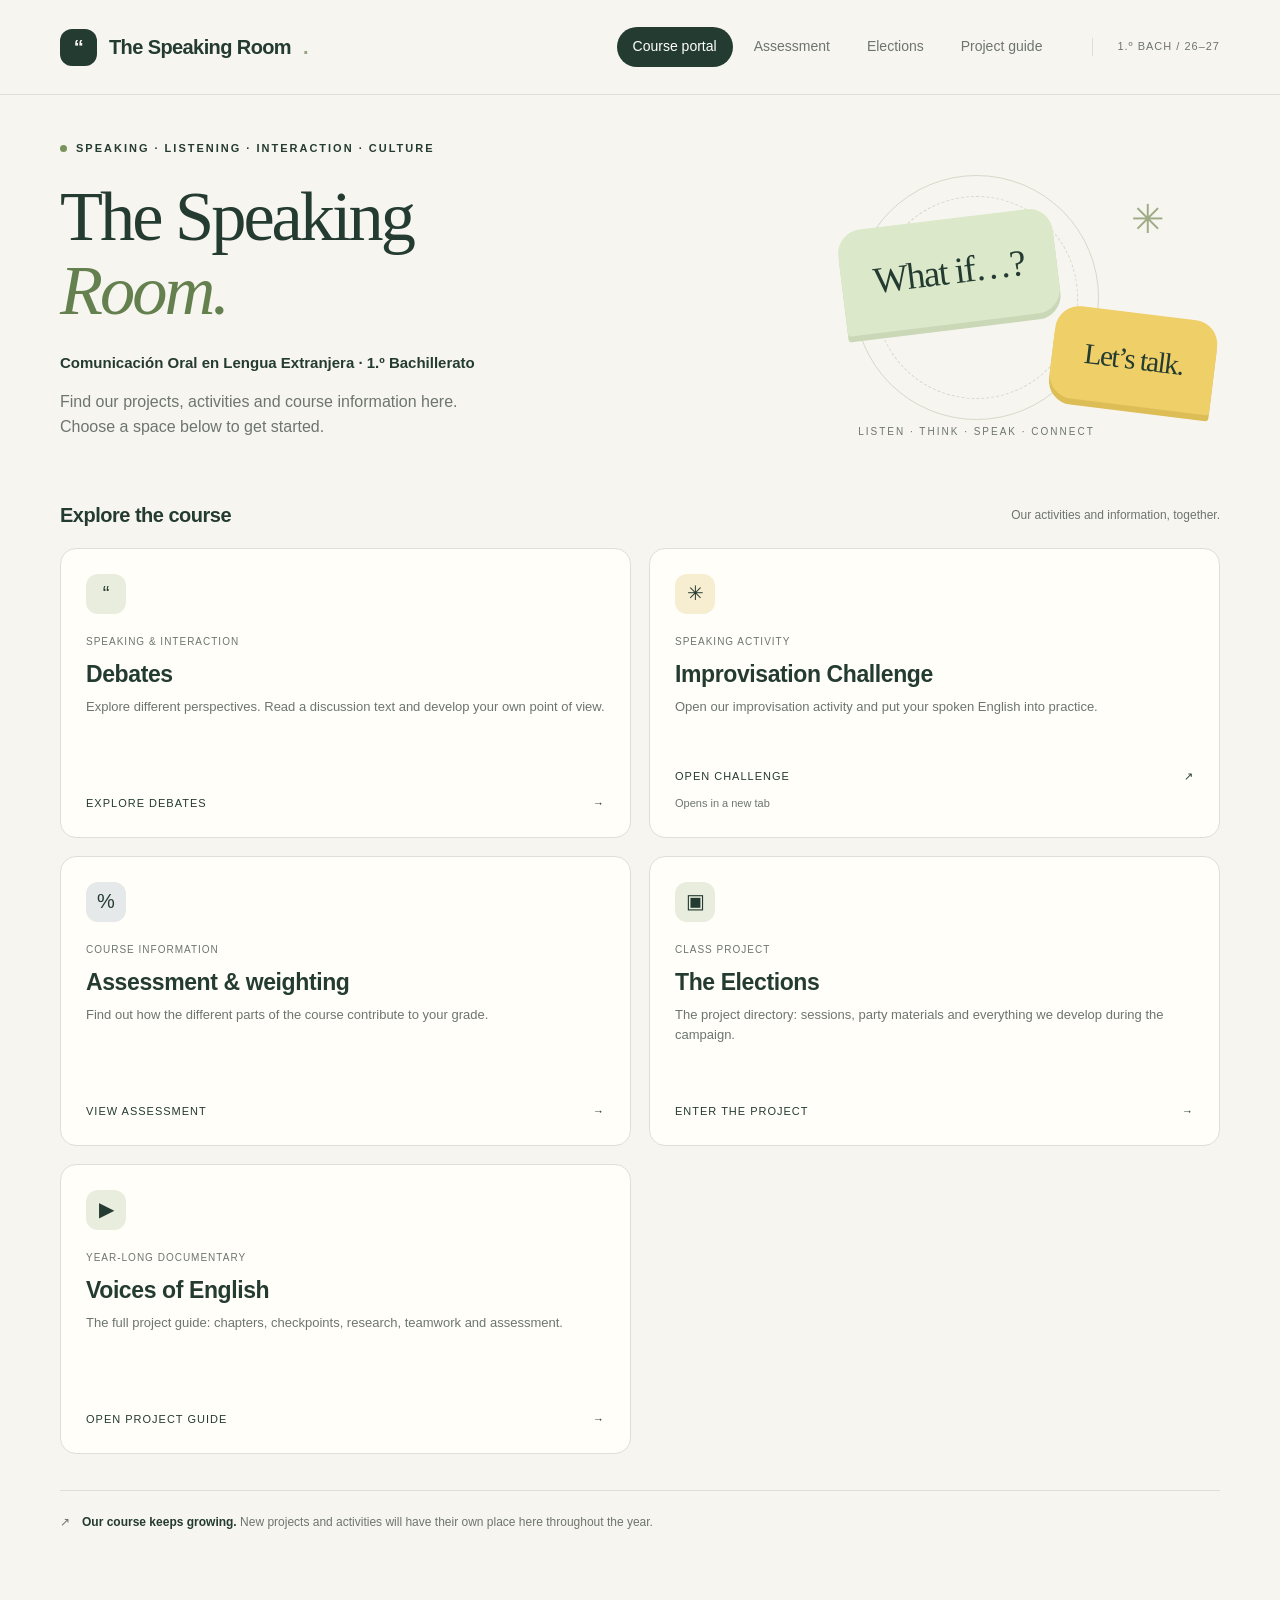
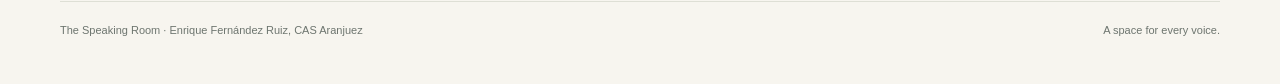
==== index.html @ ea74ad50 "Link Media Day from Elections directory" ====
<!DOCTYPE html>
<html lang="en">
<head>
<meta charset="UTF-8">
<meta name="viewport" content="width=device-width, initial-scale=1">
<meta name="theme-color" content="#213c32">
<meta name="description" content="Your English Oral classroom: sessions, resources and speaking activities in one place.">
<title>The Speaking Room</title>
<style>
:root{--paper:#f7f5ef;--ink:#243b32;--muted:#6d756f;--line:#dedfd5;--green:#dbe8c9;--yellow:#efcf67;--white:#fffef9}
*{box-sizing:border-box}body{margin:0;background:var(--paper);color:var(--ink);font-family:Arial,Helvetica,sans-serif;font-size:16px;line-height:1.55}button,a,input{font:inherit}button,a{-webkit-tap-highlight-color:transparent}button{cursor:pointer}button:focus-visible,a:focus-visible,summary:focus-visible{outline:3px solid #af7911;outline-offset:5px}a{color:inherit}.skip{position:absolute;top:-80px;background:white;padding:10px;z-index:10}.skip:focus{top:5px}header{border-bottom:1px solid var(--line);background:var(--paper)}.nav{max-width:1240px;margin:auto;min-height:94px;padding:18px 40px;display:flex;align-items:center;gap:34px}.brand{display:flex;align-items:center;gap:12px;text-decoration:none;font-weight:750;letter-spacing:-.6px;font-size:20px;white-space:nowrap}.brand-mark{width:37px;height:37px;background:var(--ink);border-radius:12px;display:grid;place-items:center;color:var(--paper)}.nav nav{display:flex;gap:5px;margin-left:auto}.nav-link{background:none;border:0;padding:9px 16px;text-decoration:none;border-radius:30px;color:var(--muted);font-size:14px}.nav-link[aria-current=page]{background:var(--ink);color:white}.year{font-size:11px;letter-spacing:1px;border-left:1px solid var(--line);padding-left:24px;white-space:nowrap;color:var(--muted)}main{max-width:1240px;margin:auto;padding:45px 40px 70px}.eyebrow{text-transform:uppercase;letter-spacing:2px;font-size:11px;font-weight:bold;display:flex;align-items:center;gap:9px}.dot{width:7px;height:7px;border-radius:50%;background:#7a935d}.hero{display:grid;grid-template-columns:1.3fr 1fr;align-items:center;gap:40px;margin-bottom:44px}.hero h1{font-family:Georgia,'Times New Roman',serif;font-weight:normal;font-size:clamp(48px,5.5vw,76px);line-height:1.05;letter-spacing:-3px;margin:23px 0}.hero h1 em{color:#65804f;font-weight:normal}.intro{color:var(--muted);max-width:425px;font-size:16px}.hero-art{min-height:270px;display:grid;place-items:center;position:relative}.art-circle{position:absolute;width:245px;height:245px;border:1px solid #d4d9c9;border-radius:50%}.art-circle:after{content:"";position:absolute;inset:20px;border:1px dashed #d4d9c9;border-radius:50%}.bubble{position:relative;background:var(--green);font-family:Georgia,serif;font-size:37px;letter-spacing:-1.5px;padding:24px 32px;border-radius:24px 24px 24px 3px;transform:rotate(-7deg);left:-28px;top:-26px;box-shadow:0 6px 0 #cad8b8}.bubble.second{position:absolute;background:var(--yellow);font-size:29px;border-radius:24px 24px 3px 24px;transform:rotate(7deg);left:auto;right:5px;top:150px;box-shadow:0 6px 0 #ddbd56}.spark{position:absolute;right:55px;top:25px;font-size:40px;color:#9eab87}.small-caption{position:absolute;bottom:-7px;font-size:10px;letter-spacing:2px;text-transform:uppercase;color:var(--muted)}.section-top{display:flex;justify-content:space-between;align-items:center;gap:12px;margin:34px 0 17px}.section-top h2{font-size:20px;letter-spacing:-.5px;margin:0}.section-top span{font-size:12px;color:var(--muted)}.feature{background:var(--ink);color:#fffef6;border-radius:22px;display:grid;grid-template-columns:1.25fr 1fr;overflow:hidden}.feature-copy{padding:34px 38px}.pill{font-size:10px;text-transform:uppercase;letter-spacing:1.4px;border:1px solid #879481;padding:6px 10px;border-radius:30px;display:inline-block}.feature h2{font-family:Georgia,serif;font-size:43px;font-weight:normal;letter-spacing:-1px;line-height:1.15;margin:20px 0 10px}.feature p{color:#cdd6cb;max-width:370px;font-size:14px}.btn{display:inline-flex;justify-content:center;align-items:center;gap:25px;text-decoration:none;padding:12px 20px;border-radius:9px;border:1px solid transparent;font-size:13px;font-weight:bold;background:var(--yellow);color:var(--ink)}.btn:hover{filter:brightness(.96)}.feature .btn{margin-top:16px}.feature-aside{margin:30px 0;padding:5px 35px;border-left:1px solid #53685c;display:flex;flex-direction:column;justify-content:center}.route{display:flex;align-items:center;gap:16px;padding:13px 0}.route-number{width:31px;height:31px;border:1px solid #718576;border-radius:50%;display:grid;place-items:center;font-size:11px;color:#d1dfbd;flex-shrink:0}.route strong{font-size:14px;display:block}.route small{display:block;font-size:12px;color:#b6c4b6}.cards{display:grid;grid-template-columns:repeat(3,1fr);gap:18px}.card{border:1px solid var(--line);border-radius:16px;background:var(--white);padding:25px;display:flex;flex-direction:column;text-decoration:none}.card:hover{border-color:#a8b49c}.icon{width:40px;height:40px;border-radius:12px;background:#e8eddd;display:grid;place-items:center;margin-bottom:25px;font-size:20px}.card:nth-child(2) .icon{background:#f7edd1}.card:nth-child(3) .icon{background:#e6e9e9}.card h3{font-size:19px;margin:0 0 8px;letter-spacing:-.4px}.card p{font-size:13px;color:var(--muted);margin:0 0 22px}.card-bottom{font-size:11px;display:flex;justify-content:space-between;margin-top:auto;text-transform:uppercase;letter-spacing:1px}.footnote{display:flex;gap:12px;border-top:1px solid var(--line);margin-top:36px;padding-top:22px;color:var(--muted);font-size:12px}.footnote strong{color:var(--ink)}footer{max-width:1160px;margin:0 auto 25px;padding:20px 0;border-top:1px solid var(--line);display:flex;justify-content:space-between;font-size:11px;color:var(--muted)}[hidden]{display:none!important}.page-title{font-family:Georgia,serif;font-size:46px;font-weight:normal;letter-spacing:-1.5px;line-height:1.15;margin:20px 0 14px}.page-intro{color:var(--muted);max-width:650px;margin-bottom:30px}.back{font-size:13px;text-decoration:none;color:var(--muted)}.campaign-layout{display:grid;grid-template-columns:minmax(0,1fr) 280px;gap:28px;margin-top:30px}.steps{display:flex;flex-direction:column;gap:12px}details{border:1px solid var(--line);border-radius:13px;background:var(--white)}summary{cursor:pointer;display:flex;gap:15px;align-items:center;list-style:none;padding:20px;font-size:15px;font-weight:bold}summary::-webkit-details-marker{display:none}summary:after{content:"+";margin-left:auto;font-size:21px;font-weight:normal}details[open] summary:after{content:"−"}.step-no{color:#7f8a72;font-size:12px;font-weight:normal}.step-body{padding:0 22px 23px 49px;font-size:14px}.step-body p{margin:0 0 12px}.step-body ul{margin:0;padding-left:19px}.prompt{background:#eef1e6;border-radius:8px;padding:12px 15px;margin-top:13px}.timer{background:var(--green);padding:24px;border-radius:16px;position:sticky;top:20px}.timer h2{font-size:16px;margin:0}.timer p{font-size:12px;color:#526348}.timer-time{font-variant-numeric:tabular-nums;font-size:48px;letter-spacing:-2px;line-height:1.5}.presets{display:flex;flex-wrap:wrap;gap:6px;margin:10px 0 20px}.presets button,.timer-controls button{border:1px solid #a7b49a;border-radius:6px;background:transparent;padding:6px 11px;font-size:12px;color:var(--ink)}.presets button[aria-pressed=true]{background:var(--ink);color:white;border-color:var(--ink)}.timer-controls{display:flex;gap:8px}.timer-controls button:first-child{background:var(--ink);color:white}.helper{margin-top:20px;border:1px solid var(--line);padding:22px;border-radius:16px;font-size:13px}.helper h3{font-size:14px;margin:0 0 12px}.helper p{color:var(--muted);margin:8px 0}.empty{padding:42px;max-width:760px;border:1px dashed #c1c9b8;border-radius:16px;background:#f0f2e9;margin-top:28px}.empty h2{font-family:Georgia,serif;font-size:26px;font-weight:normal;margin:0 0 12px}.empty p{color:var(--muted);font-size:14px}.party-list{display:flex;flex-wrap:wrap;gap:8px;margin:20px 0}.party-list span{border:1px solid var(--line);background:var(--white);border-radius:24px;padding:8px 14px;font-size:12px}.resource-list{display:grid;grid-template-columns:repeat(2,1fr);gap:18px}.resource-card{border:1px solid var(--line);border-radius:13px;padding:23px;background:var(--white)}.resource-card h3{margin:0 0 8px;font-size:17px}.resource-card p{font-size:13px;color:var(--muted)}.resource-card a{font-size:13px;font-weight:bold}.resource-tag{display:block;font-size:10px;text-transform:uppercase;letter-spacing:1px;color:var(--muted);margin-bottom:12px}
@media(max-width:850px){.nav{padding:18px 24px;gap:16px;flex-wrap:wrap}.nav nav{order:3;width:100%;margin:0}.year{margin-left:auto}.hero{grid-template-columns:1.2fr 1fr;gap:0}.bubble{font-size:27px;left:0;padding:22px}.bubble.second{font-size:23px;right:0}.spark{right:10px}.cards{gap:12px}.card{padding:20px}main{padding:30px 24px 50px}.feature-copy{padding:28px}.feature-aside{padding:5px 24px}.campaign-layout{grid-template-columns:1fr}.timer{position:static}.campaign-sidebar{display:grid;grid-template-columns:1fr 1fr;gap:18px}.helper{margin:0}footer{margin:0 24px 20px}}
@media(max-width:580px){.brand{font-size:18px}.year{font-size:9px;padding-left:12px}.nav-link{padding:8px 13px;font-size:13px}.hero{grid-template-columns:1fr;margin-bottom:30px}.hero h1{font-size:58px}.hero-art{display:none}.intro{font-size:15px}.feature{grid-template-columns:1fr}.feature-aside{border-left:0;border-top:1px solid #53685c;margin:0 28px 18px;padding:18px 0 0}.feature-copy{padding:27px}.feature h2{font-size:37px}.cards{grid-template-columns:1fr}.card{display:grid;grid-template-columns:46px 1fr;column-gap:18px;padding:22px}.icon{grid-row:1/4;margin:0}.card h3{font-size:17px}.card p{margin-bottom:14px}.card-bottom{grid-column:2}.section-top span{display:none}.page-title{font-size:38px}.campaign-sidebar{grid-template-columns:1fr}.empty{padding:26px}.resource-list{grid-template-columns:1fr}.footnote{line-height:1.7}footer{gap:20px}summary{padding:17px;font-size:14px}.step-body{padding-left:43px}}
@media(prefers-reduced-motion:no-preference){.btn,.card,.nav-link{transition:background .15s,border-color .15s}}
.external-note{font-size:11px;color:var(--muted);margin-top:10px}.portal-cards .card h3{font-size:23px;line-height:1.2}.portal-cards .card{min-height:290px}.portal-cards .icon{margin-bottom:20px}@media(max-width:580px){.portal-cards .card{min-height:0}.portal-cards .resource-tag,.portal-cards .external-note{grid-column:2}.portal-cards .icon{grid-row:1/6}}
.assessment-grid{display:grid;grid-template-columns:repeat(3,minmax(0,1fr));gap:18px}.assessment-card{border:1px solid var(--line);border-radius:16px;padding:24px;background:#eaf2f6}.assessment-card:nth-child(2){background:#faf0de}.assessment-card:nth-child(3){background:#e9f1e7}.assessment-card:nth-child(4){background:#faeae5}.assessment-card:nth-child(5){background:#eeebf6}.assessment-card:nth-child(6){background:#e5f2f3}.assessment-card h2{font-family:Georgia,serif;font-size:24px;font-weight:normal;line-height:1.2;min-height:58px;margin:12px 0 22px}.assessment-card dl{margin:0}.assessment-card dl div{display:flex;justify-content:space-between;gap:12px;padding:10px 0;border-top:1px solid #243b321c;font-size:13px}.assessment-card dd{font-weight:bold;margin:0;white-space:nowrap}.assessment-note{font-size:12px;margin:16px 0 0}.assessment-image{display:block;width:100%;height:auto;border:1px solid var(--line);border-radius:14px}.section-top .btn{font-size:12px}@media(max-width:850px){.assessment-grid{grid-template-columns:repeat(2,minmax(0,1fr))}}@media(max-width:580px){.assessment-grid{grid-template-columns:1fr}.assessment-card h2{min-height:0}}
.portal-cards{grid-template-columns:repeat(2,minmax(0,1fr))}.party-gallery{display:grid;grid-template-columns:repeat(2,minmax(0,1fr));gap:24px}.party-card{border:1px solid var(--line);border-radius:16px;background:var(--white);overflow:hidden}.party-card img{display:block;width:100%;height:auto}.party-card>a{display:block}.party-card>a:hover{opacity:.92}.party-caption{padding:20px}.party-caption h2{font-size:20px;margin:0 0 12px}.party-caption>div{display:flex;gap:18px;flex-wrap:wrap}.party-caption a{font-size:12px}.party-list a{border:1px solid var(--line);background:var(--white);border-radius:24px;padding:8px 14px;font-size:12px;text-decoration:none}.party-list a:hover{background:var(--green)}.project-facts{display:grid;grid-template-columns:repeat(4,minmax(0,1fr));gap:14px;margin:30px 0}.project-facts>div{background:var(--green);padding:20px;border-radius:12px}.project-facts strong{display:block;font-family:Georgia,serif;font-size:25px;font-weight:normal}.project-facts span{display:block;font-size:12px;margin-top:8px}.guide-section .step-body{max-width:850px}.guide-section p{margin:10px 0;white-space:pre-line}.guide-section .resource-tag{margin-bottom:18px}@media(max-width:850px){.nav{flex-wrap:wrap}.nav nav{order:3;width:100%;margin:0}.project-facts{grid-template-columns:repeat(2,minmax(0,1fr))}}@media(max-width:580px){.portal-cards,.party-gallery{grid-template-columns:1fr}.nav nav{flex-wrap:wrap}.party-caption{padding:16px}.project-facts{gap:10px}.project-facts>div{padding:15px}}
.course-name{font-size:15px;max-width:460px;font-weight:600}.hero h1{font-size:clamp(48px,5.5vw,72px)}.election-cards{grid-template-columns:repeat(2,minmax(0,1fr))}.resource-strip{display:flex;align-items:center;justify-content:space-between;gap:20px;padding:22px;background:#eaf0e2;border-radius:14px;margin-top:24px}.resource-strip span{font-size:13px;color:var(--muted)}.resource-strip .btn{flex-shrink:0}.activity-brief{display:grid;grid-template-columns:repeat(4,minmax(0,1fr));gap:18px;padding:22px;background:#eaf0e2;border-radius:14px;margin:24px 0}.activity-brief dt{font-size:11px;text-transform:uppercase;letter-spacing:1px;font-weight:bold;margin-bottom:8px}.activity-brief dd{margin:0;font-size:13px}.guide-section h3{font-size:15px;margin:24px 0 12px}.guide-section .step-body .step-body{padding:0 0 14px}.checklist li{margin-bottom:10px}@media(max-width:700px){.activity-brief{grid-template-columns:repeat(2,minmax(0,1fr))}.election-cards{grid-template-columns:1fr}.resource-strip{align-items:flex-start;flex-direction:column}}@media(max-width:580px){.year{display:none}.hero h1{font-size:56px}.eyebrow{letter-spacing:1px;font-size:10px}}</style>
</head>
<body>
<a class="skip" href="#main">Skip to content</a>
<header><div class="nav">
<a class="brand" href="#home" aria-label="The Speaking Room home"><span class="brand-mark" aria-hidden="true">“</span>The Speaking Room<span style="color:#96a482">.</span></a>
<nav aria-label="Main navigation"><a class="nav-link" href="#home" data-nav="home">Course portal</a><a class="nav-link" href="#assessment" data-nav="assessment">Assessment</a><a class="nav-link" href="#elections" data-nav="elections">Elections</a><a class="nav-link" href="#project" data-nav="project">Project guide</a></nav>
<span class="year">1.º BACH / 26–27</span>
</div></header>
<main id="main" tabindex="-1">
<section data-page="home" aria-label="Course portal">
<div class="hero"><div><div class="eyebrow"><span class="dot"></span>Speaking · Listening · Interaction · Culture</div><h1>The Speaking<br><em>Room.</em></h1><p class="course-name" lang="es">Comunicación Oral en Lengua Extranjera · 1.º Bachillerato</p><p class="intro">Find our projects, activities and course information here. Choose a space below to get started.</p></div><div class="hero-art" aria-hidden="true"><div class="art-circle"></div><span class="spark">✳</span><div class="bubble">What if…?</div><div class="bubble second">Let’s talk.</div><div class="small-caption">Listen · Think · Speak · Connect</div></div></div>
<div class="section-top"><h2>Explore the course</h2><span>Our activities and information, together.</span></div>
<div class="cards portal-cards">
<a class="card" href="#debates"><span class="icon" aria-hidden="true">“</span><span class="resource-tag">Speaking &amp; interaction</span><h3>Debates</h3><p>Explore different perspectives. Read a discussion text and develop your own point of view.</p><span class="card-bottom">Explore debates <span aria-hidden="true">→</span></span></a>
<a class="card" href="https://improvisation-challenge.lovable.app/" target="_blank" rel="noopener noreferrer"><span class="icon" aria-hidden="true">✳</span><span class="resource-tag">Speaking activity</span><h3>Improvisation Challenge</h3><p>Open our improvisation activity and put your spoken English into practice.</p><span class="card-bottom">Open challenge <span aria-hidden="true">↗</span></span><span class="external-note">Opens in a new tab</span></a>
<a class="card" href="#assessment"><span class="icon" aria-hidden="true">%</span><span class="resource-tag">Course information</span><h3>Assessment &amp; weighting</h3><p>Find out how the different parts of the course contribute to your grade.</p><span class="card-bottom">View assessment <span aria-hidden="true">→</span></span></a>
<a class="card" href="#elections"><span class="icon" aria-hidden="true">▣</span><span class="resource-tag">Class project</span><h3>The Elections</h3><p>The project directory: sessions, party materials and everything we develop during the campaign.</p><span class="card-bottom">Enter the project <span aria-hidden="true">→</span></span></a>
<a class="card" href="#project"><span class="icon" aria-hidden="true">▶</span><span class="resource-tag">Year-long documentary</span><h3>Voices of English</h3><p>The full project guide: chapters, checkpoints, research, teamwork and assessment.</p><span class="card-bottom">Open project guide <span aria-hidden="true">→</span></span></a></div>
<div class="footnote"><span aria-hidden="true">↗</span><span><strong>Our course keeps growing.</strong> New projects and activities will have their own place here throughout the year.</span></div>
</section>
<section data-page="assessment" hidden><a class="back" href="#home">← Course portal</a><div class="eyebrow" style="margin-top:26px"><span class="dot"></span>Course information · 1º Bachillerato · 2026–27</div><h1 class="page-title">Assessment &amp; weighting.</h1><p class="page-intro">Your assessment breakdown for each of the six assessment periods in Comunicación Oral en Lengua Extranjera I.</p><div class="assessment-grid"><article class="assessment-card"><span class="resource-tag">Assessment 01</span><h2>How to be a better speaker</h2><dl><div><dt>Individual production</dt><dd>50%</dd></div><div><dt>Listening</dt><dd>30%</dd></div><div><dt>Language &amp; Culture</dt><dd>15%</dd></div><div><dt>Portfolio</dt><dd>5%</dd></div></dl></article><article class="assessment-card"><span class="resource-tag">Assessment 02</span><h2>Language, society &amp; identity</h2><dl><div><dt>Oral interaction</dt><dd>30%</dd></div><div><dt>Listening</dt><dd>30%</dd></div><div><dt>Voices of English</dt><dd>20%</dd></div><div><dt>Language &amp; Culture</dt><dd>15%</dd></div><div><dt>Portfolio</dt><dd>5%</dd></div></dl></article><article class="assessment-card"><span class="resource-tag">Assessment 03</span><h2>One language, many Englishes</h2><dl><div><dt>Individual production</dt><dd>50%</dd></div><div><dt>Listening</dt><dd>30%</dd></div><div><dt>Language &amp; Culture</dt><dd>15%</dd></div><div><dt>Portfolio</dt><dd>5%</dd></div></dl></article><article class="assessment-card"><span class="resource-tag">Assessment 04</span><h2>The story of English</h2><dl><div><dt>Individual production</dt><dd>30%</dd></div><div><dt>Listening</dt><dd>30%</dd></div><div><dt>Voices of English</dt><dd>20%</dd></div><div><dt>Language &amp; Culture</dt><dd>15%</dd></div><div><dt>Portfolio</dt><dd>5%</dd></div></dl></article><article class="assessment-card"><span class="resource-tag">Assessment 05</span><h2>Culture &amp; communication</h2><dl><div><dt>Oral interaction</dt><dd>50%</dd></div><div><dt>Listening</dt><dd>30%</dd></div><div><dt>Language &amp; Culture</dt><dd>15%</dd></div><div><dt>Portfolio</dt><dd>5%</dd></div></dl></article><article class="assessment-card"><span class="resource-tag">Assessment 06</span><h2>Find your voice</h2><dl><div><dt>Individual production*</dt><dd>30%</dd></div><div><dt>Listening</dt><dd>30%</dd></div><div><dt>Voices of English</dt><dd>20%</dd></div><div><dt>Language &amp; Culture</dt><dd>15%</dd></div><div><dt>Portfolio</dt><dd>5%</dd></div></dl><p class="assessment-note">* Includes a short Q&amp;A.</p></article></div><div class="section-top"><h2>Course infographic</h2><a class="btn" href="assessment-overview.pdf" target="_blank" rel="noopener noreferrer">Open original PDF ↗</a></div><a href="assessment-overview.pdf" target="_blank" rel="noopener noreferrer" aria-label="Open original assessment infographic PDF in a new tab"><img class="assessment-image" src="assessment-overview.png" alt="Original course infographic: six assessment periods and their weightings, transcribed above. Includes a short Q&amp;A in the sixth assessment." loading="lazy" width="1872" height="1324"></a></section>
<section data-page="elections" hidden><a class="back" href="#home">← Course portal</a><div class="eyebrow" style="margin-top:26px"><span class="dot"></span>Class project · Directory</div><h1 class="page-title">The Elections.</h1><p class="page-intro">Your starting point for the elections project. Find the sessions and materials you need as the campaign develops.</p><div class="cards election-cards"><a class="card" href="#campaign"><span class="icon" aria-hidden="true">01</span><h3>Campaign Hub</h3><p>Our first session: understand your party, develop policies and explore possible alliances.</p><span class="card-bottom">Open session <span aria-hidden="true">→</span></span></a><a class="card" href="manifesto.html"><span class="icon" aria-hidden="true">02</span><h3>Manifesto Launch</h3><p>Campaign Day 1: choose three priorities, launch your manifesto and defend your ideas. Includes party headquarters and a teacher dashboard.</p><span class="card-bottom">Open campaign day 1 <span aria-hidden="true">→</span></span></a><a class="card" href="focus-groups.html"><span class="icon" aria-hidden="true">03</span><h3>Voter Focus Groups</h3><p>Campaign Day 2: listen to voters, choose relevant policies and respond to objections across four encounters.</p><span class="card-bottom">Open Campaign Day 2 <span aria-hidden="true">→</span></span></a><a class="card" href="media-day.html"><span class="icon" aria-hidden="true">04</span><h3>Media Day · Press Conference</h3><p>Answer unexpected questions, handle follow-ups and react to Breaking News. One card at a time, with everyone taking a turn.</p><span class="card-bottom">Enter the press room <span aria-hidden="true">→</span></span></a></div><div class="resource-strip"><div><strong>Party infographics</strong><br><span>Supporting material · Identity, audience, register and policies for all seven parties.</span></div><a class="btn" href="#resources">Find your party →</a></div></section>
<section data-page="sessions" hidden><div class="eyebrow"><span class="dot"></span>Step by step</div><h1 class="page-title">Our sessions.</h1><p class="page-intro">Open a session to see its instructions and work through the activities with your classmates.</p><div class="cards"><a class="card" href="#campaign"><span class="icon" aria-hidden="true">01</span><h3>Campaign Hub</h3><p>Seven stages: get to know your party, discuss policies and explore alliances.</p><span class="card-bottom">Open session <span aria-hidden="true">↗</span></span></a></div><p class="page-intro" style="font-size:13px;margin-top:25px">New sessions will appear here as the course develops.</p></section>
<section data-page="resources" hidden><a class="back" href="#elections">← Elections directory</a><div class="eyebrow" style="margin-top:26px"><span class="dot"></span>The Elections · Party directory</div><h1 class="page-title">Meet the parties.</h1><p class="page-intro">Seven parties, seven perspectives. Open your party’s infographic to read its identity, audience, register and six key policies. Select any image to view it full size.</p><div class="party-gallery"><article class="party-card"><a href="digital-tomorrow.png" target="_blank" rel="noopener noreferrer" aria-label="Enlarge Digital Tomorrow infographic in a new tab"><img src="digital-tomorrow.png" alt="Digital Tomorrow: party identity, audience, register, style guide and six key policies. Open full size to read the infographic." loading="lazy" width="1536" height="1024"></a><div class="party-caption"><h2>Digital Tomorrow</h2><div><a href="digital-tomorrow.png" target="_blank" rel="noopener noreferrer">View full size ↗</a><a href="digital-tomorrow.png" download>Download PNG ↓</a></div></div></article><article class="party-card"><a href="experience-matters.png" target="_blank" rel="noopener noreferrer" aria-label="Enlarge Experience Matters infographic in a new tab"><img src="experience-matters.png" alt="Experience Matters: party identity, audience, register, style guide and six key policies. Open full size to read the infographic." loading="lazy" width="1536" height="1024"></a><div class="party-caption"><h2>Experience Matters</h2><div><a href="experience-matters.png" target="_blank" rel="noopener noreferrer">View full size ↗</a><a href="experience-matters.png" download>Download PNG ↓</a></div></div></article><article class="party-card"><a href="learning-together.png" target="_blank" rel="noopener noreferrer" aria-label="Enlarge Learning Together infographic in a new tab"><img src="learning-together.png" alt="Learning Together: party identity, audience, register, style guide and six key policies. Open full size to read the infographic." loading="lazy" width="1536" height="1024"></a><div class="party-caption"><h2>Learning Together</h2><div><a href="learning-together.png" target="_blank" rel="noopener noreferrer">View full size ↗</a><a href="learning-together.png" download>Download PNG ↓</a></div></div></article><article class="party-card"><a href="new-generation.png" target="_blank" rel="noopener noreferrer" aria-label="Enlarge New Generation infographic in a new tab"><img src="new-generation.png" alt="New Generation: party identity, audience, register, style guide and six key policies. Open full size to read the infographic." loading="lazy" width="1536" height="1024"></a><div class="party-caption"><h2>New Generation</h2><div><a href="new-generation.png" target="_blank" rel="noopener noreferrer">View full size ↗</a><a href="new-generation.png" download>Download PNG ↓</a></div></div></article><article class="party-card"><a href="our-community.png" target="_blank" rel="noopener noreferrer" aria-label="Enlarge Our Community infographic in a new tab"><img src="our-community.png" alt="Our Community: party identity, audience, register, style guide and six key policies. Open full size to read the infographic." loading="lazy" width="1536" height="1024"></a><div class="party-caption"><h2>Our Community</h2><div><a href="our-community.png" target="_blank" rel="noopener noreferrer">View full size ↗</a><a href="our-community.png" download>Download PNG ↓</a></div></div></article><article class="party-card"><a href="the-everyday-voice.png" target="_blank" rel="noopener noreferrer" aria-label="Enlarge The Everyday Voice infographic in a new tab"><img src="the-everyday-voice.png" alt="The Everyday Voice: party identity, audience, register, style guide and six key policies. Open full size to read the infographic." loading="lazy" width="1536" height="1024"></a><div class="party-caption"><h2>The Everyday Voice</h2><div><a href="the-everyday-voice.png" target="_blank" rel="noopener noreferrer">View full size ↗</a><a href="the-everyday-voice.png" download>Download PNG ↓</a></div></div></article><article class="party-card"><a href="working-life.png" target="_blank" rel="noopener noreferrer" aria-label="Enlarge Working Life infographic in a new tab"><img src="working-life.png" alt="Working Life: party identity, audience, register, style guide and six key policies. Open full size to read the infographic." loading="lazy" width="1536" height="1024"></a><div class="party-caption"><h2>Working Life</h2><div><a href="working-life.png" target="_blank" rel="noopener noreferrer">View full size ↗</a><a href="working-life.png" download>Download PNG ↓</a></div></div></article></div><div class="footnote"><a href="#campaign">Continue to Campaign Hub →</a></div><div id="resource-list" class="resource-list"></div><div id="resources-empty" hidden></div></section>
<section data-page="activities" hidden><div class="eyebrow"><span class="dot"></span>English in action</div><h1 class="page-title">Less watching.<br>More talking.</h1><p class="page-intro">A place for speaking activities, challenges and classroom games.</p><div class="cards"><a class="card" href="#campaign"><span class="icon" aria-hidden="true">✳</span><h3>Political speed meetings</h3><p>Meet other representatives in five-minute rounds. Discover common ground and possible disagreements.</p><span class="card-bottom">Inside Campaign Hub <span aria-hidden="true">↗</span></span></a></div><p class="page-intro" style="font-size:13px;margin-top:25px">More activities will be added throughout the course.</p></section>
<section data-page="campaign" hidden><a class="back" href="#elections">← Elections directory</a><div class="eyebrow" style="margin-top:26px"><span class="dot"></span>Speaking project · First session</div><h1 class="page-title">Campaign Hub.</h1><p class="page-intro">Know your party. Defend your ideas. Find common ground.<br>Work in English, use keywords for notes and respect your party’s register.</p><dl class="activity-brief"><div><dt>Goal</dt><dd>Explain your party’s ideas and find common ground.</dd></div><div><dt>Work with</dt><dd>Your party, then representatives from other parties.</dd></div><div><dt>Timing</dt><dd>5-minute meeting rounds · 30-second final statement.</dd></div><div><dt>By the end</dt><dd>Notes, two new policies, a possible ally and an oral statement.</dd></div></dl><div class="party-list" aria-label="The seven parties"><a href="#resources">New Generation</a><a href="#resources">Experience Matters</a><a href="#resources">Working Life</a><a href="#resources">Digital Tomorrow</a><a href="#resources">Learning Together</a><a href="#resources">Our Community</a><a href="#resources">The Everyday Voice</a></div>
<div class="campaign-layout"><div class="steps">
<details open><summary><span class="step-no">01</span>Meet your party</summary><div class="step-body"><p>Look at your party’s infographic and briefly discuss it together.</p><ul><li>Who do you represent?</li><li>What register should you use?</li><li>What do your six policies mean?</li></ul><div class="prompt">Make sure everyone understands the party before moving on.</div></div></details>
<details><summary><span class="step-no">02</span>Choose your main idea</summary><div class="step-body"><p>Agree on the central idea that represents your party. Then share it with the other parties.</p><div class="prompt">Our party mainly believes that…</div></div></details>
<details><summary><span class="step-no">03</span>Know your six policies</summary><div class="step-body"><p>Discuss these four questions for each of your six policies. Write keywords only.</p><ul><li><strong>WHAT?</strong> What are we proposing?</li><li><strong>WHY?</strong> Why do we think it is necessary?</li><li><strong>WHO?</strong> Who would benefit?</li><li><strong>CHALLENGE?</strong> What might another party question or disagree with?</li></ul><div class="prompt">Everyone should be able to explain the policies in their own words.</div></div></details>
<details><summary><span class="step-no">04</span>Create two new policies</summary><div class="step-body"><p>Suggest different ideas, discuss them and reach a consensus on two new policies.</p><ul><li>Do they fit your party’s identity?</li><li>Do they address the needs of the people you represent?</li><li>Can you explain and defend them?</li></ul><div class="prompt">Listen to everyone’s suggestions before deciding together.</div></div></details>
<details><summary><span class="step-no">05</span>Political speed meetings</summary><div class="step-body"><p>Split up and meet representatives from other parties. Each round lasts <strong>five minutes</strong>. Follow your teacher’s instructions for changing partners.</p><ul><li>Explain your proposals and ask about theirs.</li><li>Find something you agree on.</li><li>Explore a disagreement or a question.</li><li>Discuss whether cooperation could work.</li></ul><div class="prompt"><strong>Keep brief notes:</strong> Party · Agreement · Problem · Possible cooperation</div></div></details>
<details><summary><span class="step-no">06</span>Back to headquarters</summary><div class="step-body"><p>Return to your party. Everyone reports what they discovered in their meetings.</p><ul><li>Which party could be your best ally?</li><li>Why would that alliance make sense?</li><li>Which policies could you work on together?</li></ul><div class="prompt">Use what you learned in the meetings to reach a group decision.</div></div></details>
<details><summary><span class="step-no">07</span>Your campaign statement</summary><div class="step-body"><p>Finish with a <strong>30-second campaign statement</strong> to the class.</p><ul><li>Who are you?</li><li>What do you stand for?</li><li>What should people remember about your party?</li></ul><div class="prompt">Your statement should sound like YOUR party. Use the appropriate register.</div></div></details>
</div><aside class="campaign-sidebar"><div class="timer"><h2>Make every second count.</h2><p>A timer for meetings and statements.</p><div id="clock" class="timer-time" role="timer" aria-label="5 minutes remaining">05:00</div><div class="presets" aria-label="Choose timer duration"><button type="button" data-seconds="30" aria-pressed="false">30 sec</button><button type="button" data-seconds="300" aria-pressed="true">5 min</button></div><div class="timer-controls"><button type="button" id="timer-toggle">Start</button><button type="button" id="timer-reset">Reset</button></div><p id="timer-status" role="status">Ready when you are.</p></div><div class="helper"><h3>Keep the conversation going</h3><p>“Could you explain what you mean?”</p><p>“I see your point, but…”</p><p>“What do you think about…?”</p><p>“We could work together on…”</p></div></aside></div>
</section>
<section data-page="project" hidden><a class="back" href="#home">← Course portal</a><div class="eyebrow" style="margin-top:26px"><span class="dot"></span>Year-long documentary project</div><h1 class="page-title">Voices of English.</h1><p class="page-intro">One community · Three chapters · One documentary.<br>The complete guide to developing your project across the school year.</p><a class="btn" href="project-guide.pptx" download>Download original PowerPoint ↓</a><div class="project-facts"><div><strong>5 teams</strong><span>3 groups of 5 + 2 groups of 6</span></div><div><strong>3 chapters</strong><span>Each spans two evaluations</span></div><div><strong>5+ minutes</strong><span>New material every evaluation</span></div><div><strong>20%</strong><span>In evaluations 2, 4 and 6</span></div></div><p class="page-intro">Evaluations 1, 3 and 5 are formative checkpoints. Evaluations 2, 4 and 6 complete each chapter and are assessed. Everyone must have an identifiable spoken contribution in every evaluation.</p><div class="section-top"><h2>Your chapters &amp; tasks</h2><span>Open the chapter you are working on</span></div><div class="steps"><details class="guide-section"><summary>Chapter 1 · Community & Identity</summary><div class="step-body"><span class="resource-tag">CHAPTER 1 · EVALUATIONS 1–2</span><p>Guiding question: WHO ARE THESE PEOPLE, AND HOW DOES IDENTITY SHAPE THEIR ENGLISH?</p><h3>EVALUATION 1 · MEET THE COMMUNITY</h3><p>• Where is the community located?
• Who are the people / what defines the community?
• What role does English play there?
• Which facts are essential before we go deeper?
• Why is this community worth following?</p><h3>EVALUATION 2 · LANGUAGE &amp; IDENTITY</h3><p>• Age / generation differences
• Social or professional variation
• Formal vs informal language when relevant
• Slang / identity markers that genuinely matter
• One concrete example of language expressing identity</p><p>By the end of E2, Chapter 1 should feel complete: community + identity, ready to move into how the variety sounds.</p></div></details><details class="guide-section"><summary>Chapter 2 · Voice & History</summary><div class="step-body"><span class="resource-tag">CHAPTER 2 · EVALUATIONS 3–4</span><p>Guiding question: WHAT DOES THEIR ENGLISH SOUND LIKE — AND WHY DID IT DEVELOP THAT WAY?</p><h3>EVALUATION 3 · HOW THEY SPEAK</h3><p>• Accent vs dialect — be precise</p><p>• 2–3 pronunciation features worth noticing</p><p>• Vocabulary / expressions that genuinely matter</p><p>• Standard vs local variation</p><p>• One short authentic language sample</p><h3>EVALUATION 4 · THE STORY OF THEIR ENGLISH</h3><p>• Where did English in this community come from?</p><p>• Migration, colonisation, contact or political change</p><p>• Which other languages influenced it?</p><p>• Link historical causes to features from E3</p><p>• Finish by connecting history, sound and identity</p><p>E3 and E4 each add at least 5 minutes of NEW material. By the end of E4, Chapter 2 should be complete and coherent.</p></div></details><details class="guide-section"><summary>Chapter 3 · Culture & Communication</summary><div class="step-body"><span class="resource-tag">CHAPTER 3 · EVALUATIONS 5–6</span><p>Guiding question: HOW DO CULTURE AND SOCIAL CONVENTIONS AFFECT COMMUNICATION?</p><h3>EVALUATION 5 · BEYOND THE WORDS</h3><p>• Politeness and ways of requesting / refusing / disagreeing
• Small talk and conversational expectations
• Directness vs indirectness when relevant
• Tone, gestures, eye contact or personal space</p><h3>EVALUATION 6 · WHAT CAN WE LEARN?</h3><p>• One realistic intercultural misunderstanding
• How could it be avoided?
• What can outsiders learn from this community?
• Build the final conclusion of the documentary
• Prepare for the live Q&amp;A / defence</p><p>E5 and E6 each add at least 5 minutes of NEW material. Talk about tendencies and conventions — not stereotypes about what “everyone” is like.</p></div></details></div><div class="section-top"><h2>Before you submit</h2></div><div class="steps"><details class="guide-section"><summary>Submission checklist</summary><div class="step-body"><span class="resource-tag">BEFORE EACH CHECKPOINT</span><p>Use this before every project checkpoint — formative or assessed.</p><ul class="checklist"><li>We answer the guiding question for the active chapter.</li><li>We added at least 5 minutes of new material.</li><li>We selected the most relevant information — not everything we found.</li><li>Our claims come from reliable sources and the source log is updated.</li><li>Every member has an identifiable spoken contribution.</li><li>Nobody is simply reading a full script.</li><li>The English is clear enough to understand without subtitles.</li><li>Images / clips support the explanation rather than distract from it.</li><li>The segment has a clear beginning, development and ending.</li><li>We checked audio, titles and credits before exporting.</li></ul><p>If you cannot tick a box honestly, the chapter is not ready yet.</p></div></details><details class="guide-section"><summary>Checkpoints, assessment & final documentary</summary><div class="step-body"><h3>What happens in each evaluation?</h3><div class="step-body"><span class="resource-tag">PROJECT CHECKPOINTS</span><p>Every evaluation adds 5+ minutes. Only E2, E4 and E6 are graded as Project Documentary (20%).</p><p>≥ 5 MINUTES / EVAL</p><p>Add at least five minutes of NEW documentary material in every evaluation.</p><p>EVERYONE SPEAKS</p><p>All 5/6 members need an identifiable spoken contribution in each evaluation.</p><p>SOURCES INCLUDED</p><p>Keep the source log updated and credit information, images and external media used.</p><p>E1 / E3 / E5: 5+ minutes of progress for formative feedback.  E2 / E4 / E6: add 5+ more minutes, complete the chapter and submit it for assessment.</p><p>Feedback from each checkpoint should visibly improve the completed chapter.</p></div><h3>What will matter in the project?</h3><div class="step-body"><span class="resource-tag">ASSESSMENT</span><p>Project Documentary = 20% in Evaluations 2, 4 and 6.</p><p>CONTENT &amp; RESEARCH</p><p>Accurate, relevant information supported by reliable sources.</p><p>ORAL COMMUNICATION</p><p>Clear, natural and understandable spoken English.</p><p>ORGANISATION</p><p>A segment with a clear purpose, progression and ending.</p><p>LANGUAGE &amp; CULTURE</p><p>Relevant linguistic / sociocultural explanation for that stage.</p><p>TEAMWORK</p><p>The group works as one documentary, not separate mini-presentations.</p><p>INDIVIDUAL CONTRIBUTION</p><p>Your own spoken contribution is visible and identifiable.</p><p>Each assessed chapter should show clear improvement from the previous checkpoint.</p></div><h3>Build the final documentary</h3><div class="step-body"><span class="resource-tag">EVALUATION 6 · FINAL ASSESSED CHAPTER</span><p>E6 completes Chapter 3 and the whole documentary. The project counts for 20% of the evaluation.</p><p>REWATCH</p><p>Review all feedback.</p><p>IMPROVE</p><p>Correct weak explanations, pronunciation, sources or visuals.</p><p>CONNECT</p><p>Add transitions between the three chapters.</p><p>UNIFY</p><p>Make titles, audio, visuals and credits consistent.</p><p>CONCLUDE</p><p>Record a strong final conclusion.</p><p>DEFEND</p><p>Live Q&amp;A: be ready to answer without a script.</p><p>Final documentary: approximately 30 minutes of polished material + live defence / Q&amp;A of about 5–8 minutes per group.</p><p>The final evaluation rewards integration and improvement. You may trim repetition, but the three chapters must remain complete and coherent.</p></div></div></details></div><div class="section-top"><h2>Help when you need it</h2></div><div class="steps"><details class="guide-section"><summary>Start here · team, community & first session</summary><div class="step-body"><h3>10 strong options · Part 1</h3><div class="step-body"><span class="resource-tag">CHOOSE YOUR COMMUNITY</span><p>Each team ranks its top three choices; the teacher approves the final distribution.</p><p>1. Scotland</p><p>Scottish English · Scots · Gaelic contact</p><p>2. Ireland</p><p>Hiberno-English · Irish influence</p><p>3. Jamaica</p><p>Jamaican English · Creole · identity</p><p>4. Nigeria</p><p>Nigerian English · Pidgin · multilingualism</p><p>5. India</p><p>Indian English · multilingual contact · colonial history</p><p>Choose a community with enough reliable sources, history, linguistic variation and cultural material.</p></div><h3>10 strong options · Part 2</h3><div class="step-body"><span class="resource-tag">CHOOSE YOUR COMMUNITY</span><p>Only five communities will be selected, so groups will not all work on the same topic.</p><p>6. Singapore</p><p>Singapore English / Singlish · multilingual society</p><p>7. South Africa</p><p>Multiple English varieties · language contact</p><p>8. Australia</p><p>Australian English · identity · regional/social variation</p><p>9. New Zealand</p><p>New Zealand English · Māori influence</p><p>10. African American English (USA)</p><p>History · identity · sound · social meaning</p><p>Your first choice is not guaranteed: the final distribution must keep the five documentaries varied.</p></div><h3>Set up the team properly</h3><div class="step-body"><span class="resource-tag">STEP 1</span><p>Five teams: three groups of 5 and two groups of 6.</p><p>1 · SHARED SPACE</p><p>One folder for research, source log, outlines, recordings, visuals and final exports.</p><p>2 · SOURCE LOG</p><p>Record every useful source from the beginning. Do not rebuild the bibliography at the end.</p><p>3 · FLEXIBLE ROLES</p><p>Research, presenting, editing, fact-checking and visuals can rotate between evaluations.</p><p>4 · EVERYONE SPEAKS</p><p>Every member must have an identifiable spoken contribution in every evaluation.</p><p>5 · EVERYONE UNDERSTANDS</p><p>No “editor-only” student. You should understand the chapter and be able to answer questions.</p><p>Roles organise the work; they do not remove anyone’s responsibility to research, speak and understand.</p></div><h3>Your first project session</h3><div class="step-body"><span class="resource-tag">START HERE</span><p>Do not leave class with “we’ll decide later”. Leave with a concrete plan.</p><p>1</p><p>CONFIRM THE TEAM</p><p>Know exactly who your 5/6 members are.</p><p>2</p><p>RANK 3 COMMUNITIES</p><p>Choose your top three options from the approved list.</p><p>3</p><p>GET APPROVAL</p><p>The teacher confirms the final community for each team.</p><p>4</p><p>CREATE THE SHARED SPACE</p><p>Folder + source log + working document.</p><p>5</p><p>ANSWER 3 BASIC QUESTIONS</p><p>Where? Who? What role does English play?</p><p>6</p><p>SELECT E1 IDEAS</p><p>Choose what the audience genuinely needs to know.</p><p>7</p><p>ASSIGN SPOKEN PARTS</p><p>Everyone needs a real contribution.</p><p>8</p><p>SET A MINI-DEADLINE</p><p>Decide what must be ready before the next project lesson.</p><p>One community · Three chapters · Six evaluations · One documentary</p></div></div></details><details class="guide-section"><summary>Research, plan & record</summary><div class="step-body"><h3>The workflow for every evaluation</h3><div class="step-body"><span class="resource-tag">REPEATABLE PROCESS</span><p>Use the same cycle every time so the project stays manageable.</p><p>1</p><p>RESEARCH</p><p>Find reliable information</p><p>2</p><p>SELECT</p><p>Choose the strongest ideas</p><p>3</p><p>OUTLINE</p><p>Build a clear story</p><p>4</p><p>REHEARSE</p><p>Practise explaining</p><p>5</p><p>RECORD</p><p>Speak clearly and naturally</p><p>6</p><p>EDIT</p><p>Make it easy to follow</p><p>7</p><p>SUBMIT</p><p>Include sources &amp; credits</p><p>8</p><p>IMPROVE</p><p>Use feedback next time</p><p>Do not start by recording. A strong chapter begins with a clear idea of what the audience should understand.</p></div><h3>Reliable information matters</h3><div class="step-body"><span class="resource-tag">RESEARCH</span><p>The documentary is oral, but the content still has to be trustworthy.</p><p>GOOD PLACES TO START</p><p>Official institutions
Universities / academic projects
Museums / archives
Reputable media
Dictionaries / language resources</p><p>CHECK BEFORE USING</p><p>Who created it?
Is the date relevant?
Can the claim be verified elsewhere?
Is it fact, interpretation or opinion?</p><p>KEEP A SOURCE LOG</p><p>Title / organisation
Link
What you used it for
Image / clip source
Final credits</p><p>Do not build a chapter from one random website, a single TikTok or an AI-generated summary.</p><p>Research → understand → select → explain in your own words.</p></div><h3>What should 5+ minutes look like?</h3><div class="step-body"><span class="resource-tag">FROM RESEARCH TO VIDEO</span><p>An evaluation segment needs a clear message — not a spoken list of facts.</p><p>HOOK</p><p>Give the audience a reason to listen.</p><p>KEY IDEA 1</p><p>Explain one important point.</p><p>KEY IDEA 2</p><p>Add a second idea that moves the story forward.</p><p>REAL EXAMPLE</p><p>Use a map, clip, quote, image or language sample.</p><p>WHY IT MATTERS</p><p>Explain what the audience should understand.</p><p>CLOSING / TRANSITION</p><p>Finish clearly and lead into what comes next.</p><p>The 5-minute minimum is not a target to fill with extra facts: every minute should have a purpose.</p></div><h3>The speaking matters more than the editing</h3><div class="step-body"><span class="resource-tag">ORAL QUALITY</span><p>This is an Oral Communication project — the video is the vehicle, not the objective.</p><p>ENGLISH ONLY</p><p>All spoken content must be in English.</p><p>NO READING</p><p>Prepare carefully, but do not read a full script.</p><p>EXPLAIN</p><p>Understand it well enough to explain it in your own words.</p><p>BE CLEAR</p><p>Pace, volume and intonation must support understanding.</p><p>EVERYONE SPEAKS</p><p>Every member needs an identifiable contribution.</p><p>BE NATURAL</p><p>Avoid flat, memorised delivery.</p><p>RE-RECORD</p><p>If the audio or delivery is weak, record it again.</p><p>OWN YOUR PART</p><p>Be ready to answer questions about your section.</p><p>A beautiful edit cannot compensate for weak spoken communication.</p></div><h3>Keep production simple and effective</h3><div class="step-body"><span class="resource-tag">VIDEO &amp; EDITING</span><p>You are not being asked to become professional filmmakers.</p><p>CLEAR AUDIO</p><p>The voice must always be easy to hear.</p><p>READABLE VISUALS</p><p>Use titles, maps, images and keywords that can be understood quickly.</p><p>SHORT EXTERNAL CLIPS</p><p>Only use extracts when they genuinely help explain something.</p><p>CONSISTENT STYLE</p><p>Use similar titles, fonts and transitions across the three chapters.</p><p>MUSIC = SECONDARY</p><p>Background music must never compete with the speaker.</p><p>CREDITS &amp; SOURCES</p><p>Credit information, images and external media at the end.</p><p>Simple + clear + coherent beats complicated + flashy + difficult to follow.</p></div></div></details><details class="guide-section"><summary>Project overview & year roadmap</summary><div class="step-body"><h3>VOICES OF ENGLISH</h3><div class="step-body"><span class="resource-tag">COMUNICACIÓN ORAL EN LENGUA EXTRANJERA I</span><p>Year-long documentary project</p><p>COMMUNITY</p><p>IDENTITY</p><p>SOUND</p><p>HISTORY</p><p>CULTURE</p><p>One community · Three chapters · One documentary</p><p>27 students · 5 teams · 6 evaluations</p><p>1º Bachillerato · 2026–2027</p></div><h3>The project at a glance</h3><div class="step-body"><span class="resource-tag">PROJECT OVERVIEW</span><p>What you will build across the whole school year.</p><p>27</p><p>STUDENTS</p><p>5 teams: 3 groups of 5 + 2 groups of 6</p><p>1</p><p>COMMUNITY</p><p>The same community / variety all year</p><p>3</p><p>CHAPTERS</p><p>Each chapter is developed across exactly two evaluations</p><p>≥5</p><p>MIN / EVAL</p><p>At least 5 minutes of new documentary material every evaluation</p><p>PROJECT WEIGHT: 20% IN EVALUATIONS 2, 4 AND 6</p><p>One project developed progressively: E1/E3/E5 are formative checkpoints; E2/E4/E6 complete each chapter and are assessed.</p></div><h3>Three chapters across six evaluations</h3><div class="step-body"><span class="resource-tag">HOW THE YEAR WORKS</span><p>Each chapter lasts two evaluations. Every evaluation adds a new 5+ minute segment.</p><p>EVALUATION 1</p><p>EVALUATION 2</p><p>EVALUATION 3</p><p>EVALUATION 4</p><p>EVALUATION 5</p><p>EVALUATION 6</p><p>CHAPTER 1 · COMMUNITY &amp; IDENTITY</p><p>E1: Meet the Community  ·  E2: Language &amp; Identity</p><p>CHAPTER 2 · VOICE &amp; HISTORY</p><p>E3: How They Speak  ·  E4: The Story of Their English</p><p>CHAPTER 3 · CULTURE &amp; COMMUNICATION</p><p>E5: Beyond the Words  ·  E6: What Can We Learn?</p><p>Minimum by the end of each chapter: 10 minutes of new material (5+ minutes in each evaluation).</p><p>E1 / E3 / E5 = formative development and feedback.  E2 / E4 / E6 = completed chapter submission worth 20%.  Across the year: at least 30 minutes of documentary material.</p></div><h3>One community, three big questions</h3><div class="step-body"><span class="resource-tag">THE BIG IDEA</span><p>Each chapter explores the same community from a different angle. Each chapter contains two evaluation segments.</p><p>1</p><p>COMMUNITY &amp; IDENTITY</p><p>Who are these people — and how does identity shape their English?</p><p>E1 · Meet the Community
E2 · Language &amp; Identity</p><p>2</p><p>VOICE &amp; HISTORY</p><p>What does their English sound like — and why did it develop that way?</p><p>E3 · How They Speak
E4 · The Story of Their English</p><p>3</p><p>CULTURE &amp; COMMUNICATION</p><p>How do culture and social conventions affect communication?</p><p>E5 · Beyond the Words
E6 · What Can We Learn?</p></div></div></details></div><div class="footnote">All the information from the original guide is available here. Download the PowerPoint above for the original slides.</div></section><section data-page="debates" hidden><a class="back" href="#home">← Course portal</a><div class="eyebrow" style="margin-top:26px"><span class="dot"></span>Speaking · Listening · Different perspectives</div><h1 class="page-title">Debates.</h1><p class="page-intro">Open a debate to read the text. Think about your opinion and listen to other points of view.</p><div class="steps" style="max-width:900px"><details><summary><span class="step-no">01</span><span>Is English slang changing Spanish for the better?</span></summary><div class="step-body" style="font-size:16px;line-height:1.8;max-width:800px">
<p>A recent British Council study shows that English is becoming part of the everyday language of Spanish teenagers. Words such as <strong>cringe, random, glow up, mood, GOAT</strong> and <strong>POV</strong> are now common in conversations, especially on social media, in gaming and in digital content.</p>
<p>Teenagers do not simply copy English words. They often <strong>adapt them to Spanish</strong> and give them new meanings or uses. Expressions such as <em>stalkear</em>, <em>trolear</em>, <em>hacer ghosting</em> or <em>estar de chill</em> are examples of this mixture.</p>
<p>According to the study, these expressions can help young people <strong>express themselves, build their identity and feel part of a group</strong>.</p>
<p class="prompt">But is this making Spanish richer, or are we using too much English?</p>
</div></details><details><summary><span class="step-no">02</span><span>Should essential public workers have the right to strike?</span></summary><div class="step-body" style="font-size:16px;line-height:1.8;max-width:800px">
<p>In Spain, <strong>teachers and doctors have recently organised strikes and protests</strong> to demand better working conditions.</p>
<p>Teachers in Madrid have called for measures such as <strong>smaller class sizes, better salaries and more resources for public education</strong>. Doctors in several regions are also protesting against issues such as <strong>24-hour shifts, heavy workloads and staff shortages</strong>.</p>
<p>Supporters of the strikes argue that teachers and doctors have the same <strong>right to protest and defend their working conditions</strong> as any other workers. They also say that improving their conditions can eventually improve education and healthcare for everyone.</p>
<p>However, strikes in these sectors can have serious consequences: <strong>students may miss classes and patients may face delays in medical care</strong>.</p>
<p class="prompt">So, should workers in essential public services such as healthcare and education have the same right to strike as everyone else?</p>
</div></details>
<details><summary><span class="step-no">03</span><span>Can violence ever be justified during a protest?</span></summary><div class="step-body" style="font-size:16px;line-height:1.8;max-width:800px">
<p>In recent weeks, <strong>student protests in France have grown into a nationwide movement</strong>. Many students are demanding better-funded schools, more teachers and improved learning conditions. Most demonstrations have been peaceful, but some have ended in <strong>violent clashes with the police, vandalism, fires and hundreds of arrests</strong>.</p>
<p>Some protesters and human-rights groups have also criticised the police response, arguing that the use of force has sometimes been excessive. The French government, however, says that police intervention is necessary when demonstrations turn into violence or property destruction.</p>
<p>This raises an important question: <strong>when does a legitimate protest stop being legitimate?</strong></p>
<p class="prompt">Should violence ever be accepted as part of a protest, or does it destroy the message protesters are trying to defend?</p>
</div></details>
<details><summary><span class="step-no">04</span><span>Should students be allowed to use AI for schoolwork?</span></summary><div class="step-body" style="font-size:16px;line-height:1.8;max-width:800px">
<p>Artificial intelligence is already part of many students’ everyday lives. Students use AI tools to <strong>summarise texts, explain difficult ideas, correct language and help with written assignments</strong>.</p>
<p>Supporters argue that AI can be a useful learning tool if students use it responsibly. It can give quick feedback, explain concepts in different ways and help students work more independently.</p>
<p>However, critics warn that students may become <strong>too dependent on AI</strong> and stop practising important skills such as writing, research and critical thinking. They also argue that it can be difficult to know when AI is helping and when it is simply doing the work for the student.</p>
<p class="prompt">So, should AI be treated as a useful educational tool, or should schools limit its use?</p>
</div></details></div></section>
</main>
<footer><span>The Speaking Room · Enrique Fernández Ruiz, CAS Aranjuez</span><span>A space for every voice.</span></footer>
<script>
// Add real class materials here as they become available.
// Each entry: {title, description, category, url}.
const resources = [];
document.querySelector('.skip').addEventListener('click',event=>{
 event.preventDefault();document.getElementById('main').focus();
});
const pages = new Set(['home','sessions','resources','activities','campaign','elections','assessment','project','debates']);
function navigate(focus=false){
 const requested=location.hash.slice(1)||'home';
 const page=pages.has(requested)?requested:'home';
 document.querySelectorAll('[data-page]').forEach(el=>el.hidden=el.dataset.page!==page);
 document.querySelectorAll('[data-nav]').forEach(el=>{
  if(el.dataset.nav===(['campaign','resources','sessions'].includes(page)?'elections':page))el.setAttribute('aria-current','page');
  else el.removeAttribute('aria-current');
 });
 const names={home:'The Speaking Room',sessions:'Sessions',resources:'Resources',activities:'Activities',campaign:'Campaign Hub',elections:'The Elections',assessment:'Assessment & weighting',project:'Voices of English',debates:'Debates'};
 document.title=page==='home'?names.home:names[page]+' · The Speaking Room';
 if(focus){document.getElementById('main').focus({preventScroll:true});window.scrollTo(0,0)}
}
window.addEventListener('hashchange',()=>navigate(true));
navigate();
const list=document.getElementById('resource-list');
for(const resource of resources){
 const url=new URL(resource.url,location.href);
 if(!['http:','https:'].includes(url.protocol))continue;
 const card=document.createElement('article');card.className='resource-card';
 const tag=document.createElement('span');tag.className='resource-tag';tag.textContent=resource.category||'Class material';
 const title=document.createElement('h3');title.textContent=resource.title;
 const description=document.createElement('p');description.textContent=resource.description||'';
 const link=document.createElement('a');link.href=url.href;link.textContent='Open material ↗';
 card.append(tag,title,description,link);list.append(card);
}
document.getElementById('resources-empty').hidden=list.children.length>0;
let duration=300,remaining=300,running=false,deadline=0,interval=null;
const clock=document.getElementById('clock'),toggle=document.getElementById('timer-toggle'),status=document.getElementById('timer-status');
function drawClock(){
 const minutes=Math.floor(remaining/60),seconds=remaining%60;
 clock.textContent=String(minutes).padStart(2,'0')+':'+String(seconds).padStart(2,'0');
 clock.setAttribute('aria-label',minutes+' minutes '+seconds+' seconds remaining');
}
function stopTimer(){running=false;clearInterval(interval);interval=null;toggle.textContent='Start'}
function tick(){
 remaining=Math.max(0,Math.ceil((deadline-Date.now())/1000));drawClock();
 if(remaining===0){stopTimer();toggle.textContent='Start again';status.textContent='Time’s up. Finish your sentence.'}
}
toggle.addEventListener('click',()=>{
 if(running){tick();if(running){stopTimer();toggle.textContent='Resume';status.textContent='Paused.'}return}
 if(remaining===0)remaining=duration;
 running=true;deadline=Date.now()+remaining*1000;toggle.textContent='Pause';status.textContent='Timer running.';drawClock();interval=setInterval(tick,200);
});
document.getElementById('timer-reset').addEventListener('click',()=>{stopTimer();remaining=duration;drawClock();status.textContent='Ready when you are.'});
document.querySelectorAll('[data-seconds]').forEach(button=>button.addEventListener('click',()=>{
 stopTimer();duration=Number(button.dataset.seconds);remaining=duration;drawClock();status.textContent='Ready when you are.';
 document.querySelectorAll('[data-seconds]').forEach(b=>b.setAttribute('aria-pressed',String(b===button)));
}));
document.addEventListener('visibilitychange',()=>{if(running)tick()});
</script>
</body>
</html>
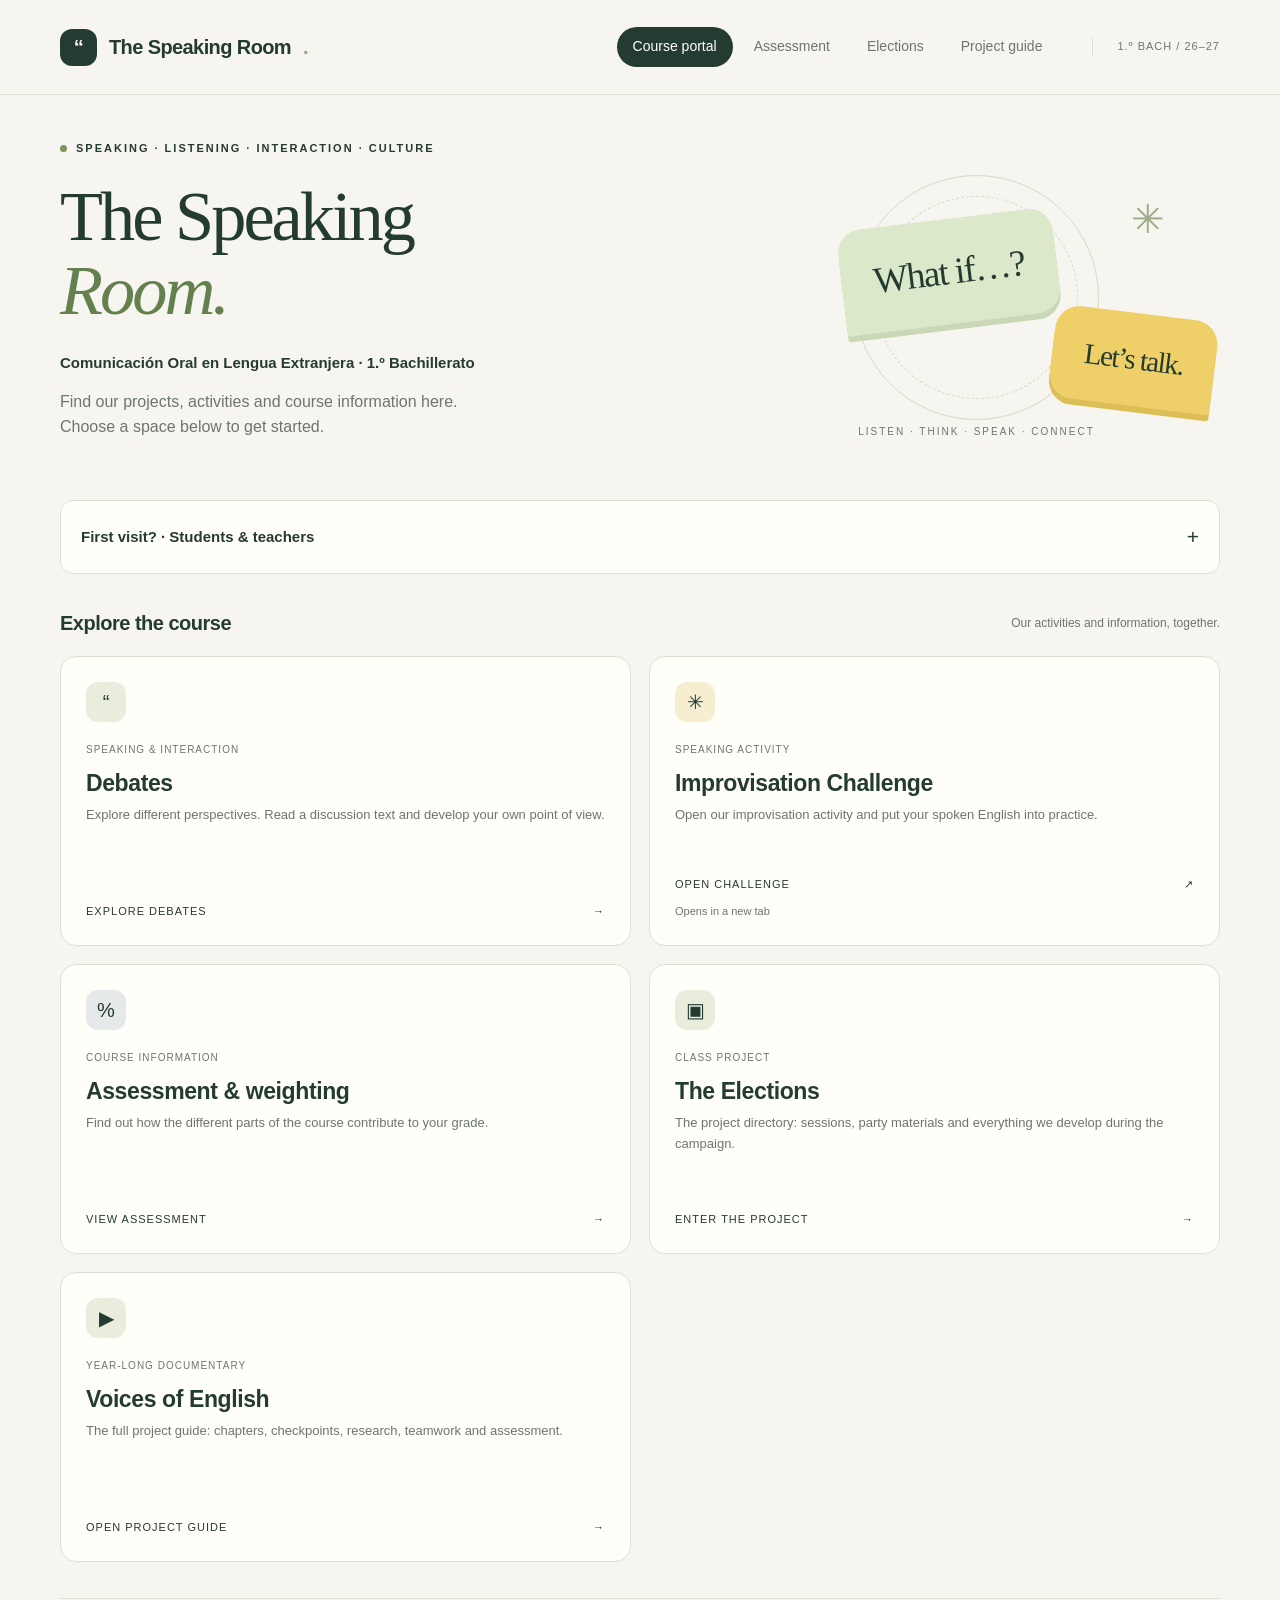
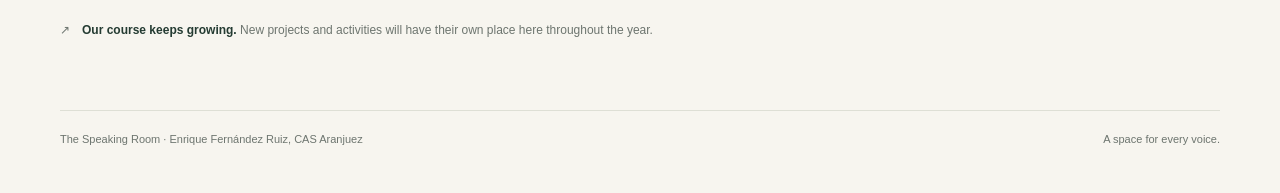
==== commit bdc648a6: "Clarify first-use guidance, teaching flow and saved work" ====
--- a/index.html
+++ b/index.html
@@ -27,7 +27,7 @@
 <main id="main" tabindex="-1">
 <section data-page="home" aria-label="Course portal">
 <div class="hero"><div><div class="eyebrow"><span class="dot"></span>Speaking · Listening · Interaction · Culture</div><h1>The Speaking<br><em>Room.</em></h1><p class="course-name" lang="es">Comunicación Oral en Lengua Extranjera · 1.º Bachillerato</p><p class="intro">Find our projects, activities and course information here. Choose a space below to get started.</p></div><div class="hero-art" aria-hidden="true"><div class="art-circle"></div><span class="spark">✳</span><div class="bubble">What if…?</div><div class="bubble second">Let’s talk.</div><div class="small-caption">Listen · Think · Speak · Connect</div></div></div>
-<div class="section-top"><h2>Explore the course</h2><span>Our activities and information, together.</span></div>
+<details class="guide-section" style="margin:20px 0"><summary>First visit? · Students &amp; teachers</summary><div class="step-body"><p><strong>Students:</strong> open the activity your teacher has assigned. Read the current instruction, speak in English and use keywords when notes are needed.</p><p><strong>Teachers:</strong> choose a course space below. In <a href="#elections">The Elections</a>, follow the sessions in order and open the quick teaching guide. Voter Focus Groups and Media Day work from one projected screen; students do not need accounts.</p><p><strong>Your work:</strong> this site does not collect submissions or sync devices. Where an activity saves notes, they stay in that browser. Download a backup before changing computers. Submit work through the channel your teacher gives you.</p></div></details><div class="section-top"><h2>Explore the course</h2><span>Our activities and information, together.</span></div>
 <div class="cards portal-cards">
 <a class="card" href="#debates"><span class="icon" aria-hidden="true">“</span><span class="resource-tag">Speaking &amp; interaction</span><h3>Debates</h3><p>Explore different perspectives. Read a discussion text and develop your own point of view.</p><span class="card-bottom">Explore debates <span aria-hidden="true">→</span></span></a>
 <a class="card" href="https://improvisation-challenge.lovable.app/" target="_blank" rel="noopener noreferrer"><span class="icon" aria-hidden="true">✳</span><span class="resource-tag">Speaking activity</span><h3>Improvisation Challenge</h3><p>Open our improvisation activity and put your spoken English into practice.</p><span class="card-bottom">Open challenge <span aria-hidden="true">↗</span></span><span class="external-note">Opens in a new tab</span></a>
@@ -37,11 +37,11 @@
 <div class="footnote"><span aria-hidden="true">↗</span><span><strong>Our course keeps growing.</strong> New projects and activities will have their own place here throughout the year.</span></div>
 </section>
 <section data-page="assessment" hidden><a class="back" href="#home">← Course portal</a><div class="eyebrow" style="margin-top:26px"><span class="dot"></span>Course information · 1º Bachillerato · 2026–27</div><h1 class="page-title">Assessment &amp; weighting.</h1><p class="page-intro">Your assessment breakdown for each of the six assessment periods in Comunicación Oral en Lengua Extranjera I.</p><div class="assessment-grid"><article class="assessment-card"><span class="resource-tag">Assessment 01</span><h2>How to be a better speaker</h2><dl><div><dt>Individual production</dt><dd>50%</dd></div><div><dt>Listening</dt><dd>30%</dd></div><div><dt>Language &amp; Culture</dt><dd>15%</dd></div><div><dt>Portfolio</dt><dd>5%</dd></div></dl></article><article class="assessment-card"><span class="resource-tag">Assessment 02</span><h2>Language, society &amp; identity</h2><dl><div><dt>Oral interaction</dt><dd>30%</dd></div><div><dt>Listening</dt><dd>30%</dd></div><div><dt>Voices of English</dt><dd>20%</dd></div><div><dt>Language &amp; Culture</dt><dd>15%</dd></div><div><dt>Portfolio</dt><dd>5%</dd></div></dl></article><article class="assessment-card"><span class="resource-tag">Assessment 03</span><h2>One language, many Englishes</h2><dl><div><dt>Individual production</dt><dd>50%</dd></div><div><dt>Listening</dt><dd>30%</dd></div><div><dt>Language &amp; Culture</dt><dd>15%</dd></div><div><dt>Portfolio</dt><dd>5%</dd></div></dl></article><article class="assessment-card"><span class="resource-tag">Assessment 04</span><h2>The story of English</h2><dl><div><dt>Individual production</dt><dd>30%</dd></div><div><dt>Listening</dt><dd>30%</dd></div><div><dt>Voices of English</dt><dd>20%</dd></div><div><dt>Language &amp; Culture</dt><dd>15%</dd></div><div><dt>Portfolio</dt><dd>5%</dd></div></dl></article><article class="assessment-card"><span class="resource-tag">Assessment 05</span><h2>Culture &amp; communication</h2><dl><div><dt>Oral interaction</dt><dd>50%</dd></div><div><dt>Listening</dt><dd>30%</dd></div><div><dt>Language &amp; Culture</dt><dd>15%</dd></div><div><dt>Portfolio</dt><dd>5%</dd></div></dl></article><article class="assessment-card"><span class="resource-tag">Assessment 06</span><h2>Find your voice</h2><dl><div><dt>Individual production*</dt><dd>30%</dd></div><div><dt>Listening</dt><dd>30%</dd></div><div><dt>Voices of English</dt><dd>20%</dd></div><div><dt>Language &amp; Culture</dt><dd>15%</dd></div><div><dt>Portfolio</dt><dd>5%</dd></div></dl><p class="assessment-note">* Includes a short Q&amp;A.</p></article></div><div class="section-top"><h2>Course infographic</h2><a class="btn" href="assessment-overview.pdf" target="_blank" rel="noopener noreferrer">Open original PDF ↗</a></div><a href="assessment-overview.pdf" target="_blank" rel="noopener noreferrer" aria-label="Open original assessment infographic PDF in a new tab"><img class="assessment-image" src="assessment-overview.png" alt="Original course infographic: six assessment periods and their weightings, transcribed above. Includes a short Q&amp;A in the sixth assessment." loading="lazy" width="1872" height="1324"></a></section>
-<section data-page="elections" hidden><a class="back" href="#home">← Course portal</a><div class="eyebrow" style="margin-top:26px"><span class="dot"></span>Class project · Directory</div><h1 class="page-title">The Elections.</h1><p class="page-intro">Your starting point for the elections project. Find the sessions and materials you need as the campaign develops.</p><div class="cards election-cards"><a class="card" href="#campaign"><span class="icon" aria-hidden="true">01</span><h3>Campaign Hub</h3><p>Our first session: understand your party, develop policies and explore possible alliances.</p><span class="card-bottom">Open session <span aria-hidden="true">→</span></span></a><a class="card" href="manifesto.html"><span class="icon" aria-hidden="true">02</span><h3>Manifesto Launch</h3><p>Campaign Day 1: choose three priorities, launch your manifesto and defend your ideas. Includes party headquarters and a teacher dashboard.</p><span class="card-bottom">Open campaign day 1 <span aria-hidden="true">→</span></span></a><a class="card" href="focus-groups.html"><span class="icon" aria-hidden="true">03</span><h3>Voter Focus Groups</h3><p>Campaign Day 2: listen to voters, choose relevant policies and respond to objections across four encounters.</p><span class="card-bottom">Open Campaign Day 2 <span aria-hidden="true">→</span></span></a><a class="card" href="media-day.html"><span class="icon" aria-hidden="true">04</span><h3>Media Day · Press Conference</h3><p>Answer unexpected questions, handle follow-ups and react to Breaking News. One card at a time, with everyone taking a turn.</p><span class="card-bottom">Enter the press room <span aria-hidden="true">→</span></span></a></div><div class="resource-strip"><div><strong>Party infographics</strong><br><span>Supporting material · Identity, audience, register and policies for all seven parties.</span></div><a class="btn" href="#resources">Find your party →</a></div></section>
+<section data-page="elections" hidden><a class="back" href="#home">← Course portal</a><div class="eyebrow" style="margin-top:26px"><span class="dot"></span>Class project · Directory</div><h1 class="page-title">The Elections.</h1><p class="page-intro">Your starting point for the elections project. Follow the sessions below in order, or open the one your teacher assigns. The numbers show the project sequence.</p><details class="guide-section" style="margin:20px 0"><summary>Teaching this project for the first time? · Quick guide</summary><div class="step-body"><p><strong>Set up:</strong> assign the seven fictional parties to groups. Open the party infographics first. Keep the same parties across sessions; adapt the group size and timings to your class.</p><ol><li><strong>Campaign Hub:</strong> understand the party, discuss its six policies and create two more. Students keep keywords on paper or in their own document; this screen does not save notes.</li><li><strong>Manifesto Launch:</strong> each group chooses three policies and prepares its oral launch. Use a group device for notes or work on paper. The teacher coordinates the speaking order.</li><li><strong>Voter Focus Groups:</strong> project one voter. Assign a voter group and a responding party. Reveal the objection after their first answer, then hear an oral verdict. Swap roles as needed.</li><li><strong>Media Day:</strong> select the party, choose two pressure policies and start its conference. The assigned journalists ask aloud; reveal one card at a time. Use Follow-Up, Different Speaker and Pressure Question only when useful. Finish all conferences before Breaking News.</li></ol><p><strong>Keep it oral:</strong> rotate speakers. No full scripts, scores or party rankings are needed.</p><p><strong>Saving &amp; privacy:</strong> notes are local to each browser. Bring saved party notes to the presenting computer using the Manifesto Launch party-file import. Teacher passwords protect local observations; they are not teacher accounts or a restriction on who can open the activities. Each teacher can create their own notebook. Close it before projecting.</p></div></details><div class="cards election-cards"><a class="card" href="#campaign"><span class="icon" aria-hidden="true">01</span><h3>Campaign Hub</h3><p>Our first session: understand your party, develop policies and explore possible alliances.</p><span class="card-bottom">Open session <span aria-hidden="true">→</span></span></a><a class="card" href="manifesto.html"><span class="icon" aria-hidden="true">02</span><h3>Manifesto Launch</h3><p>Campaign Day 1: choose three priorities, launch your manifesto and defend your ideas. Includes party headquarters and a teacher dashboard.</p><span class="card-bottom">Open campaign day 1 <span aria-hidden="true">→</span></span></a><a class="card" href="focus-groups.html"><span class="icon" aria-hidden="true">03</span><h3>Voter Focus Groups</h3><p>Campaign Day 2: listen to voters, choose relevant policies and respond to objections across four encounters.</p><span class="card-bottom">Open Campaign Day 2 <span aria-hidden="true">→</span></span></a><a class="card" href="media-day.html"><span class="icon" aria-hidden="true">04</span><h3>Media Day · Press Conference</h3><p>Answer unexpected questions, handle follow-ups and react to Breaking News. One card at a time, with everyone taking a turn.</p><span class="card-bottom">Enter the press room <span aria-hidden="true">→</span></span></a></div><div class="resource-strip"><div><strong>Party infographics</strong><br><span>Supporting material · Identity, audience, register and policies for all seven parties.</span></div><a class="btn" href="#resources">Find your party →</a></div></section>
 <section data-page="sessions" hidden><div class="eyebrow"><span class="dot"></span>Step by step</div><h1 class="page-title">Our sessions.</h1><p class="page-intro">Open a session to see its instructions and work through the activities with your classmates.</p><div class="cards"><a class="card" href="#campaign"><span class="icon" aria-hidden="true">01</span><h3>Campaign Hub</h3><p>Seven stages: get to know your party, discuss policies and explore alliances.</p><span class="card-bottom">Open session <span aria-hidden="true">↗</span></span></a></div><p class="page-intro" style="font-size:13px;margin-top:25px">New sessions will appear here as the course develops.</p></section>
 <section data-page="resources" hidden><a class="back" href="#elections">← Elections directory</a><div class="eyebrow" style="margin-top:26px"><span class="dot"></span>The Elections · Party directory</div><h1 class="page-title">Meet the parties.</h1><p class="page-intro">Seven parties, seven perspectives. Open your party’s infographic to read its identity, audience, register and six key policies. Select any image to view it full size.</p><div class="party-gallery"><article class="party-card"><a href="digital-tomorrow.png" target="_blank" rel="noopener noreferrer" aria-label="Enlarge Digital Tomorrow infographic in a new tab"><img src="digital-tomorrow.png" alt="Digital Tomorrow: party identity, audience, register, style guide and six key policies. Open full size to read the infographic." loading="lazy" width="1536" height="1024"></a><div class="party-caption"><h2>Digital Tomorrow</h2><div><a href="digital-tomorrow.png" target="_blank" rel="noopener noreferrer">View full size ↗</a><a href="digital-tomorrow.png" download>Download PNG ↓</a></div></div></article><article class="party-card"><a href="experience-matters.png" target="_blank" rel="noopener noreferrer" aria-label="Enlarge Experience Matters infographic in a new tab"><img src="experience-matters.png" alt="Experience Matters: party identity, audience, register, style guide and six key policies. Open full size to read the infographic." loading="lazy" width="1536" height="1024"></a><div class="party-caption"><h2>Experience Matters</h2><div><a href="experience-matters.png" target="_blank" rel="noopener noreferrer">View full size ↗</a><a href="experience-matters.png" download>Download PNG ↓</a></div></div></article><article class="party-card"><a href="learning-together.png" target="_blank" rel="noopener noreferrer" aria-label="Enlarge Learning Together infographic in a new tab"><img src="learning-together.png" alt="Learning Together: party identity, audience, register, style guide and six key policies. Open full size to read the infographic." loading="lazy" width="1536" height="1024"></a><div class="party-caption"><h2>Learning Together</h2><div><a href="learning-together.png" target="_blank" rel="noopener noreferrer">View full size ↗</a><a href="learning-together.png" download>Download PNG ↓</a></div></div></article><article class="party-card"><a href="new-generation.png" target="_blank" rel="noopener noreferrer" aria-label="Enlarge New Generation infographic in a new tab"><img src="new-generation.png" alt="New Generation: party identity, audience, register, style guide and six key policies. Open full size to read the infographic." loading="lazy" width="1536" height="1024"></a><div class="party-caption"><h2>New Generation</h2><div><a href="new-generation.png" target="_blank" rel="noopener noreferrer">View full size ↗</a><a href="new-generation.png" download>Download PNG ↓</a></div></div></article><article class="party-card"><a href="our-community.png" target="_blank" rel="noopener noreferrer" aria-label="Enlarge Our Community infographic in a new tab"><img src="our-community.png" alt="Our Community: party identity, audience, register, style guide and six key policies. Open full size to read the infographic." loading="lazy" width="1536" height="1024"></a><div class="party-caption"><h2>Our Community</h2><div><a href="our-community.png" target="_blank" rel="noopener noreferrer">View full size ↗</a><a href="our-community.png" download>Download PNG ↓</a></div></div></article><article class="party-card"><a href="the-everyday-voice.png" target="_blank" rel="noopener noreferrer" aria-label="Enlarge The Everyday Voice infographic in a new tab"><img src="the-everyday-voice.png" alt="The Everyday Voice: party identity, audience, register, style guide and six key policies. Open full size to read the infographic." loading="lazy" width="1536" height="1024"></a><div class="party-caption"><h2>The Everyday Voice</h2><div><a href="the-everyday-voice.png" target="_blank" rel="noopener noreferrer">View full size ↗</a><a href="the-everyday-voice.png" download>Download PNG ↓</a></div></div></article><article class="party-card"><a href="working-life.png" target="_blank" rel="noopener noreferrer" aria-label="Enlarge Working Life infographic in a new tab"><img src="working-life.png" alt="Working Life: party identity, audience, register, style guide and six key policies. Open full size to read the infographic." loading="lazy" width="1536" height="1024"></a><div class="party-caption"><h2>Working Life</h2><div><a href="working-life.png" target="_blank" rel="noopener noreferrer">View full size ↗</a><a href="working-life.png" download>Download PNG ↓</a></div></div></article></div><div class="footnote"><a href="#campaign">Continue to Campaign Hub →</a></div><div id="resource-list" class="resource-list"></div><div id="resources-empty" hidden></div></section>
 <section data-page="activities" hidden><div class="eyebrow"><span class="dot"></span>English in action</div><h1 class="page-title">Less watching.<br>More talking.</h1><p class="page-intro">A place for speaking activities, challenges and classroom games.</p><div class="cards"><a class="card" href="#campaign"><span class="icon" aria-hidden="true">✳</span><h3>Political speed meetings</h3><p>Meet other representatives in five-minute rounds. Discover common ground and possible disagreements.</p><span class="card-bottom">Inside Campaign Hub <span aria-hidden="true">↗</span></span></a></div><p class="page-intro" style="font-size:13px;margin-top:25px">More activities will be added throughout the course.</p></section>
-<section data-page="campaign" hidden><a class="back" href="#elections">← Elections directory</a><div class="eyebrow" style="margin-top:26px"><span class="dot"></span>Speaking project · First session</div><h1 class="page-title">Campaign Hub.</h1><p class="page-intro">Know your party. Defend your ideas. Find common ground.<br>Work in English, use keywords for notes and respect your party’s register.</p><dl class="activity-brief"><div><dt>Goal</dt><dd>Explain your party’s ideas and find common ground.</dd></div><div><dt>Work with</dt><dd>Your party, then representatives from other parties.</dd></div><div><dt>Timing</dt><dd>5-minute meeting rounds · 30-second final statement.</dd></div><div><dt>By the end</dt><dd>Notes, two new policies, a possible ally and an oral statement.</dd></div></dl><div class="party-list" aria-label="The seven parties"><a href="#resources">New Generation</a><a href="#resources">Experience Matters</a><a href="#resources">Working Life</a><a href="#resources">Digital Tomorrow</a><a href="#resources">Learning Together</a><a href="#resources">Our Community</a><a href="#resources">The Everyday Voice</a></div>
+<section data-page="campaign" hidden><a class="back" href="#elections">← Elections directory</a><div class="eyebrow" style="margin-top:26px"><span class="dot"></span>Speaking project · First session</div><h1 class="page-title">Campaign Hub.</h1><p class="page-intro">Know your party. Defend your ideas. Find common ground.<br>Work in English, use keywords for notes and respect your party’s register.</p><p class="prompt"><strong>Keep your notes on paper or in your own document.</strong> This session is a guide; it does not save typed work. Bring your two new policies to Manifesto Launch.</p><dl class="activity-brief"><div><dt>Goal</dt><dd>Explain your party’s ideas and find common ground.</dd></div><div><dt>Work with</dt><dd>Your party, then representatives from other parties.</dd></div><div><dt>Timing</dt><dd>5-minute meeting rounds · 30-second final statement.</dd></div><div><dt>By the end</dt><dd>Notes, two new policies, a possible ally and an oral statement.</dd></div></dl><div class="party-list" aria-label="The seven parties"><a href="#resources">New Generation</a><a href="#resources">Experience Matters</a><a href="#resources">Working Life</a><a href="#resources">Digital Tomorrow</a><a href="#resources">Learning Together</a><a href="#resources">Our Community</a><a href="#resources">The Everyday Voice</a></div>
 <div class="campaign-layout"><div class="steps">
 <details open><summary><span class="step-no">01</span>Meet your party</summary><div class="step-body"><p>Look at your party’s infographic and briefly discuss it together.</p><ul><li>Who do you represent?</li><li>What register should you use?</li><li>What do your six policies mean?</li></ul><div class="prompt">Make sure everyone understands the party before moving on.</div></div></details>
 <details><summary><span class="step-no">02</span>Choose your main idea</summary><div class="step-body"><p>Agree on the central idea that represents your party. Then share it with the other parties.</p><div class="prompt">Our party mainly believes that…</div></div></details>
@@ -52,7 +52,7 @@
 <details><summary><span class="step-no">07</span>Your campaign statement</summary><div class="step-body"><p>Finish with a <strong>30-second campaign statement</strong> to the class.</p><ul><li>Who are you?</li><li>What do you stand for?</li><li>What should people remember about your party?</li></ul><div class="prompt">Your statement should sound like YOUR party. Use the appropriate register.</div></div></details>
 </div><aside class="campaign-sidebar"><div class="timer"><h2>Make every second count.</h2><p>A timer for meetings and statements.</p><div id="clock" class="timer-time" role="timer" aria-label="5 minutes remaining">05:00</div><div class="presets" aria-label="Choose timer duration"><button type="button" data-seconds="30" aria-pressed="false">30 sec</button><button type="button" data-seconds="300" aria-pressed="true">5 min</button></div><div class="timer-controls"><button type="button" id="timer-toggle">Start</button><button type="button" id="timer-reset">Reset</button></div><p id="timer-status" role="status">Ready when you are.</p></div><div class="helper"><h3>Keep the conversation going</h3><p>“Could you explain what you mean?”</p><p>“I see your point, but…”</p><p>“What do you think about…?”</p><p>“We could work together on…”</p></div></aside></div>
 </section>
-<section data-page="project" hidden><a class="back" href="#home">← Course portal</a><div class="eyebrow" style="margin-top:26px"><span class="dot"></span>Year-long documentary project</div><h1 class="page-title">Voices of English.</h1><p class="page-intro">One community · Three chapters · One documentary.<br>The complete guide to developing your project across the school year.</p><a class="btn" href="project-guide.pptx" download>Download original PowerPoint ↓</a><div class="project-facts"><div><strong>5 teams</strong><span>3 groups of 5 + 2 groups of 6</span></div><div><strong>3 chapters</strong><span>Each spans two evaluations</span></div><div><strong>5+ minutes</strong><span>New material every evaluation</span></div><div><strong>20%</strong><span>In evaluations 2, 4 and 6</span></div></div><p class="page-intro">Evaluations 1, 3 and 5 are formative checkpoints. Evaluations 2, 4 and 6 complete each chapter and are assessed. Everyone must have an identifiable spoken contribution in every evaluation.</p><div class="section-top"><h2>Your chapters &amp; tasks</h2><span>Open the chapter you are working on</span></div><div class="steps"><details class="guide-section"><summary>Chapter 1 · Community & Identity</summary><div class="step-body"><span class="resource-tag">CHAPTER 1 · EVALUATIONS 1–2</span><p>Guiding question: WHO ARE THESE PEOPLE, AND HOW DOES IDENTITY SHAPE THEIR ENGLISH?</p><h3>EVALUATION 1 · MEET THE COMMUNITY</h3><p>• Where is the community located?
+<section data-page="project" hidden><a class="back" href="#home">← Course portal</a><div class="eyebrow" style="margin-top:26px"><span class="dot"></span>Year-long documentary project</div><h1 class="page-title">Voices of English.</h1><p class="page-intro">One community · Three chapters · One documentary.<br>The complete guide to developing your project across the school year.</p><p class="prompt"><strong>Starting today?</strong> Open “Start here · team, community &amp; first session” under “Help when you need it”. Returning groups: open your current chapter and check “Before you submit”. Keep files in your group’s shared folder and submit them as instructed by your teacher.</p><a class="btn" href="project-guide.pptx" download>Download original PowerPoint ↓</a><div class="project-facts"><div><strong>5 teams</strong><span>3 groups of 5 + 2 groups of 6</span></div><div><strong>3 chapters</strong><span>Each spans two evaluations</span></div><div><strong>5+ minutes</strong><span>New material every evaluation</span></div><div><strong>20%</strong><span>In evaluations 2, 4 and 6</span></div></div><p class="page-intro">Evaluations 1, 3 and 5 are formative checkpoints. Evaluations 2, 4 and 6 complete each chapter and are assessed. Everyone must have an identifiable spoken contribution in every evaluation.</p><div class="section-top"><h2>Your chapters &amp; tasks</h2><span>Open the chapter you are working on</span></div><div class="steps"><details class="guide-section"><summary>Chapter 1 · Community & Identity</summary><div class="step-body"><span class="resource-tag">CHAPTER 1 · EVALUATIONS 1–2</span><p>Guiding question: WHO ARE THESE PEOPLE, AND HOW DOES IDENTITY SHAPE THEIR ENGLISH?</p><h3>EVALUATION 1 · MEET THE COMMUNITY</h3><p>• Where is the community located?
 • Who are the people / what defines the community?
 • What role does English play there?
 • Which facts are essential before we go deeper?
@@ -81,7 +81,7 @@
 Final credits</p><p>Do not build a chapter from one random website, a single TikTok or an AI-generated summary.</p><p>Research → understand → select → explain in your own words.</p></div><h3>What should 5+ minutes look like?</h3><div class="step-body"><span class="resource-tag">FROM RESEARCH TO VIDEO</span><p>An evaluation segment needs a clear message — not a spoken list of facts.</p><p>HOOK</p><p>Give the audience a reason to listen.</p><p>KEY IDEA 1</p><p>Explain one important point.</p><p>KEY IDEA 2</p><p>Add a second idea that moves the story forward.</p><p>REAL EXAMPLE</p><p>Use a map, clip, quote, image or language sample.</p><p>WHY IT MATTERS</p><p>Explain what the audience should understand.</p><p>CLOSING / TRANSITION</p><p>Finish clearly and lead into what comes next.</p><p>The 5-minute minimum is not a target to fill with extra facts: every minute should have a purpose.</p></div><h3>The speaking matters more than the editing</h3><div class="step-body"><span class="resource-tag">ORAL QUALITY</span><p>This is an Oral Communication project — the video is the vehicle, not the objective.</p><p>ENGLISH ONLY</p><p>All spoken content must be in English.</p><p>NO READING</p><p>Prepare carefully, but do not read a full script.</p><p>EXPLAIN</p><p>Understand it well enough to explain it in your own words.</p><p>BE CLEAR</p><p>Pace, volume and intonation must support understanding.</p><p>EVERYONE SPEAKS</p><p>Every member needs an identifiable contribution.</p><p>BE NATURAL</p><p>Avoid flat, memorised delivery.</p><p>RE-RECORD</p><p>If the audio or delivery is weak, record it again.</p><p>OWN YOUR PART</p><p>Be ready to answer questions about your section.</p><p>A beautiful edit cannot compensate for weak spoken communication.</p></div><h3>Keep production simple and effective</h3><div class="step-body"><span class="resource-tag">VIDEO &amp; EDITING</span><p>You are not being asked to become professional filmmakers.</p><p>CLEAR AUDIO</p><p>The voice must always be easy to hear.</p><p>READABLE VISUALS</p><p>Use titles, maps, images and keywords that can be understood quickly.</p><p>SHORT EXTERNAL CLIPS</p><p>Only use extracts when they genuinely help explain something.</p><p>CONSISTENT STYLE</p><p>Use similar titles, fonts and transitions across the three chapters.</p><p>MUSIC = SECONDARY</p><p>Background music must never compete with the speaker.</p><p>CREDITS &amp; SOURCES</p><p>Credit information, images and external media at the end.</p><p>Simple + clear + coherent beats complicated + flashy + difficult to follow.</p></div></div></details><details class="guide-section"><summary>Project overview & year roadmap</summary><div class="step-body"><h3>VOICES OF ENGLISH</h3><div class="step-body"><span class="resource-tag">COMUNICACIÓN ORAL EN LENGUA EXTRANJERA I</span><p>Year-long documentary project</p><p>COMMUNITY</p><p>IDENTITY</p><p>SOUND</p><p>HISTORY</p><p>CULTURE</p><p>One community · Three chapters · One documentary</p><p>27 students · 5 teams · 6 evaluations</p><p>1º Bachillerato · 2026–2027</p></div><h3>The project at a glance</h3><div class="step-body"><span class="resource-tag">PROJECT OVERVIEW</span><p>What you will build across the whole school year.</p><p>27</p><p>STUDENTS</p><p>5 teams: 3 groups of 5 + 2 groups of 6</p><p>1</p><p>COMMUNITY</p><p>The same community / variety all year</p><p>3</p><p>CHAPTERS</p><p>Each chapter is developed across exactly two evaluations</p><p>≥5</p><p>MIN / EVAL</p><p>At least 5 minutes of new documentary material every evaluation</p><p>PROJECT WEIGHT: 20% IN EVALUATIONS 2, 4 AND 6</p><p>One project developed progressively: E1/E3/E5 are formative checkpoints; E2/E4/E6 complete each chapter and are assessed.</p></div><h3>Three chapters across six evaluations</h3><div class="step-body"><span class="resource-tag">HOW THE YEAR WORKS</span><p>Each chapter lasts two evaluations. Every evaluation adds a new 5+ minute segment.</p><p>EVALUATION 1</p><p>EVALUATION 2</p><p>EVALUATION 3</p><p>EVALUATION 4</p><p>EVALUATION 5</p><p>EVALUATION 6</p><p>CHAPTER 1 · COMMUNITY &amp; IDENTITY</p><p>E1: Meet the Community  ·  E2: Language &amp; Identity</p><p>CHAPTER 2 · VOICE &amp; HISTORY</p><p>E3: How They Speak  ·  E4: The Story of Their English</p><p>CHAPTER 3 · CULTURE &amp; COMMUNICATION</p><p>E5: Beyond the Words  ·  E6: What Can We Learn?</p><p>Minimum by the end of each chapter: 10 minutes of new material (5+ minutes in each evaluation).</p><p>E1 / E3 / E5 = formative development and feedback.  E2 / E4 / E6 = completed chapter submission worth 20%.  Across the year: at least 30 minutes of documentary material.</p></div><h3>One community, three big questions</h3><div class="step-body"><span class="resource-tag">THE BIG IDEA</span><p>Each chapter explores the same community from a different angle. Each chapter contains two evaluation segments.</p><p>1</p><p>COMMUNITY &amp; IDENTITY</p><p>Who are these people — and how does identity shape their English?</p><p>E1 · Meet the Community
 E2 · Language &amp; Identity</p><p>2</p><p>VOICE &amp; HISTORY</p><p>What does their English sound like — and why did it develop that way?</p><p>E3 · How They Speak
 E4 · The Story of Their English</p><p>3</p><p>CULTURE &amp; COMMUNICATION</p><p>How do culture and social conventions affect communication?</p><p>E5 · Beyond the Words
-E6 · What Can We Learn?</p></div></div></details></div><div class="footnote">All the information from the original guide is available here. Download the PowerPoint above for the original slides.</div></section><section data-page="debates" hidden><a class="back" href="#home">← Course portal</a><div class="eyebrow" style="margin-top:26px"><span class="dot"></span>Speaking · Listening · Different perspectives</div><h1 class="page-title">Debates.</h1><p class="page-intro">Open a debate to read the text. Think about your opinion and listen to other points of view.</p><div class="steps" style="max-width:900px"><details><summary><span class="step-no">01</span><span>Is English slang changing Spanish for the better?</span></summary><div class="step-body" style="font-size:16px;line-height:1.8;max-width:800px">
+E6 · What Can We Learn?</p></div></div></details></div><div class="footnote">All the information from the original guide is available here. Download the PowerPoint above for the original slides.</div></section><section data-page="debates" hidden><a class="back" href="#home">← Course portal</a><div class="eyebrow" style="margin-top:26px"><span class="dot"></span>Speaking · Listening · Different perspectives</div><h1 class="page-title">Debates.</h1><p class="page-intro">Open the debate your teacher assigns. Read the text, choose your position and prepare one reason and one example. Discuss aloud: respond to another view and ask a follow-up question. Everyone should take a turn.</p><div class="steps" style="max-width:900px"><details><summary><span class="step-no">01</span><span>Is English slang changing Spanish for the better?</span></summary><div class="step-body" style="font-size:16px;line-height:1.8;max-width:800px">
 <p>A recent British Council study shows that English is becoming part of the everyday language of Spanish teenagers. Words such as <strong>cringe, random, glow up, mood, GOAT</strong> and <strong>POV</strong> are now common in conversations, especially on social media, in gaming and in digital content.</p>
 <p>Teenagers do not simply copy English words. They often <strong>adapt them to Spanish</strong> and give them new meanings or uses. Expressions such as <em>stalkear</em>, <em>trolear</em>, <em>hacer ghosting</em> or <em>estar de chill</em> are examples of this mixture.</p>
 <p>According to the study, these expressions can help young people <strong>express themselves, build their identity and feel part of a group</strong>.</p>
